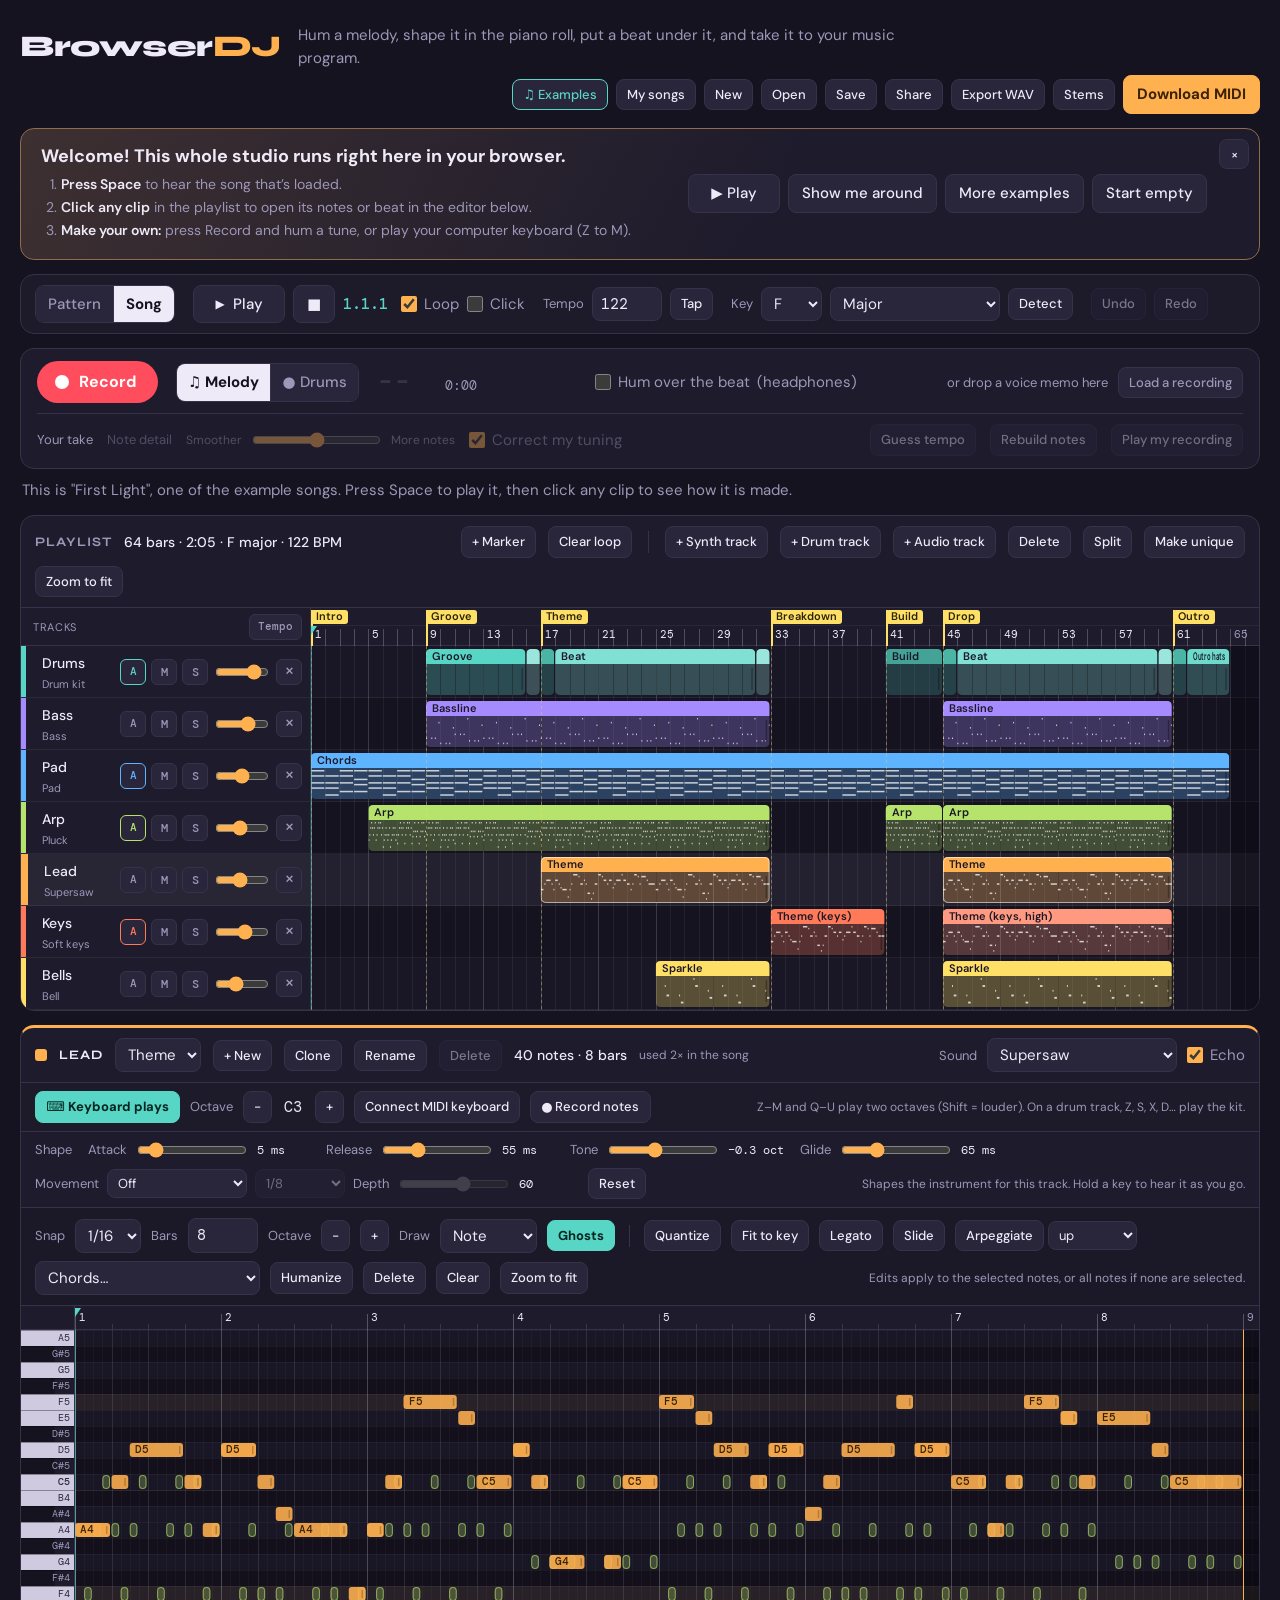
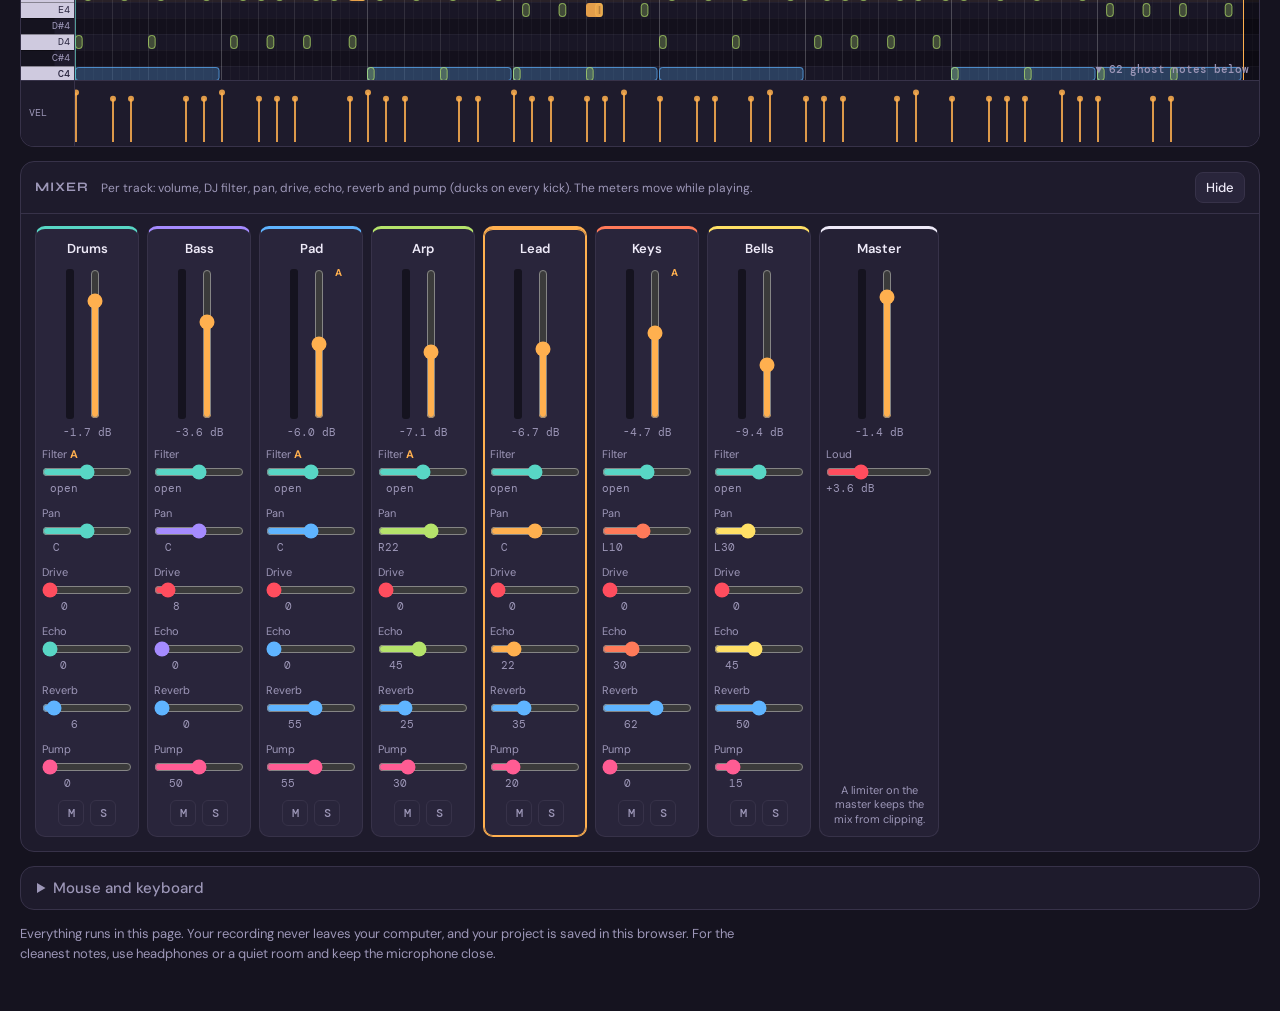
==== index.html @ aa3d0bd5 "Chord progressions: fill a pattern in the song's key Chords… in the piano roll lists common progress" ====
<!DOCTYPE html>
<html lang="en">
<head>
<meta charset="utf-8">
<meta name="viewport" content="width=device-width, initial-scale=1">
<title>BrowserDJ</title>
<meta name="description" content="A music studio in your browser: hum a melody, edit it in a piano roll, build beats, arrange a song, mix it, and export MIDI or WAV. Free, nothing to install.">
<meta name="theme-color" content="#15131f">
<link rel="icon" href="favicon.svg" type="image/svg+xml">
<link rel="apple-touch-icon" href="icons/apple-touch-icon.png">
<meta name="apple-mobile-web-app-capable" content="yes">
<meta name="mobile-web-app-capable" content="yes">
<meta name="apple-mobile-web-app-status-bar-style" content="black-translucent">
<meta name="apple-mobile-web-app-title" content="BrowserDJ">
<link rel="canonical" href="https://browserdj.dev/">
<meta property="og:type" content="website">
<meta property="og:url" content="https://browserdj.dev/">
<meta property="og:title" content="BrowserDJ">
<meta property="og:description" content="Hum a melody, shape it in the piano roll, put a beat under it and take it to your music program. A music studio that runs entirely in your browser.">
<meta name="twitter:card" content="summary">
<link rel="preconnect" href="https://fonts.googleapis.com">
<link rel="preconnect" href="https://fonts.gstatic.com" crossorigin>
<link href="https://fonts.googleapis.com/css2?family=DM+Mono:wght@400;500&family=DM+Sans:opsz,wght@9..40,400;9..40,500;9..40,700&family=Syne:wght@700;800&display=swap" rel="stylesheet">
<link rel="stylesheet" href="css/app.css">
</head>
<body>
<div class="wrap">
  <header>
    <h1>Browser<span>DJ</span></h1>
    <p>Hum a melody, shape it in the piano roll, put a beat under it, and take it to your music program.</p>
    <div class="hactions">
      <div class="exwrap">
        <button id="examplesBtn" class="btn small exbtn" type="button" aria-haspopup="true" aria-expanded="false" aria-controls="exPanel">&#9835; Examples</button>
        <div id="exPanel" class="expanel" role="menu" aria-label="Example songs" hidden></div>
      </div>
      <div class="exwrap songswrap">
        <button id="songsBtn" class="btn small" type="button" aria-haspopup="true" aria-expanded="false" aria-controls="songsPanel" title="Every song you have worked on in this browser">My songs</button>
        <div id="songsPanel" class="expanel songspanel" role="menu" aria-label="My songs" hidden></div>
      </div>
      <button id="newBtn" class="btn small" type="button">New</button>
      <button id="openBtn" class="btn small" type="button" title="Open a BrowserDJ project, or import a MIDI file">Open</button>
      <button id="saveBtn" class="btn small" type="button" title="Save the project as a file">Save</button>
      <div class="exwrap sharewrap">
        <button id="shareBtn" class="btn small" type="button" aria-haspopup="true" aria-expanded="false" aria-controls="sharePanel" title="A link that holds the whole song">Share</button>
        <div id="sharePanel" class="expanel sharepanel" role="dialog" aria-label="Share this song" hidden></div>
      </div>
      <button id="wavBtn" class="btn small" type="button" title="Render what Play plays (song or pattern) to a WAV file">Export WAV</button>
      <button id="stemsBtn" class="btn small" type="button" title="One WAV per track, all the same length, to mix in another program">Stems</button>
      <button id="installBtn" class="btn small" type="button" title="Put BrowserDJ on your home screen or desktop as an app that also works offline" hidden>Install app</button>
      <button id="midiBtn" class="btn primary" type="button" title="What Play plays (song or pattern) as a MIDI file, one track per instrument">Download MIDI</button>
    </div>
  </header>

  <section id="welcome" class="welcome" aria-label="Welcome" hidden>
    <div class="wtext">
      <h2>Welcome! This whole studio runs right here in your browser.</h2>
      <ol>
        <li><b class="k">Press Space</b><b class="t">Tap Play</b> to hear the song that&rsquo;s loaded.</li>
        <li><b class="k">Click any clip</b><b class="t">Tap any clip</b> in the playlist to open its notes or beat in the editor below.</li>
        <li><b>Make your own:</b> <span class="k">press Record and hum a tune, or play your computer keyboard (Z to M).</span><span class="t">tap Record and hum a tune, or pick Drums and beatbox.</span></li>
      </ol>
    </div>
    <div class="wact">
      <button id="wPlay" class="btn play" type="button">&#9654; Play</button>
      <button id="wTour" class="btn" type="button">Show me around</button>
      <button id="wExamples" class="btn" type="button">More examples</button>
      <button id="wNew" class="btn" type="button">Start empty</button>
      <button id="wClose" class="btn small wclose" type="button" aria-label="Close the welcome">&times;</button>
    </div>
  </section>

  <section class="transport" aria-label="Transport">
    <div class="seg" role="group" aria-label="What Play plays">
      <button id="modePat" type="button" title="Loop the pattern you are editing">Pattern</button>
      <button id="modeSong" type="button" title="Play the whole song from the playlist">Song</button>
    </div>
    <div class="tgroup">
      <button id="playBtn" class="btn play" type="button" title="Play from the marker (Space)"><span class="ico" aria-hidden="true">&#9654;</span><span id="playLabel">Play</span></button>
      <button id="stopBtn" class="btn" type="button" title="Stop and move the marker back to the start">&#9632;<span class="sr">Stop</span></button>
      <span id="pos" class="pos" aria-label="Position">1.1.1</span>
      <label class="check" for="loop"><input id="loop" type="checkbox" checked> Loop</label>
      <label class="check" for="click"><input id="click" type="checkbox"> Click</label>
    </div>
    <div class="tgroup">
      <label for="bpm" class="lab">Tempo</label>
      <input id="bpm" type="number" min="40" max="240" step="1" value="120">
      <button id="tapBtn" class="btn small" type="button" title="Tap along to set the tempo">Tap</button>
    </div>
    <div class="tgroup">
      <label for="root" class="lab">Key</label>
      <select id="root"></select>
      <select id="scale"></select>
      <button id="detectKey" class="btn small" type="button">Detect</button>
    </div>
    <div class="tgroup">
      <button id="undoBtn" class="btn small" type="button" title="Undo (Ctrl+Z)">Undo</button>
      <button id="redoBtn" class="btn small" type="button" title="Redo (Ctrl+Shift+Z)">Redo</button>
    </div>
  </section>

  <section class="capture" aria-label="Record">
    <div class="caprow">
      <button id="recBtn" type="button"><span class="dot"></span><span id="recLabel">Record</span></button>
      <div class="seg capmode" role="group" aria-label="What Record listens for">
        <button id="capMelody" type="button" title="Hum or sing: becomes notes in a synth pattern">&#9835; Melody</button>
        <button id="capDrums" type="button" title="Beatbox (&quot;boots&quot;, &quot;ka&quot;, &quot;ts&quot;): becomes a drum pattern">&#9679; Drums</button>
      </div>
      <div class="live">
        <div id="liveNote" class="idle" aria-label="Note being heard">--</div>
        <div class="meterbox">
          <div class="meter"><div id="level"></div></div>
          <div id="recTime">0:00</div>
        </div>
      </div>
      <label class="check" for="playBeat" title="Hear the drums while you hum, after a one-bar count-in. Use headphones so the microphone only hears you."><input id="playBeat" type="checkbox"> Hum over the beat <span class="muted">(headphones)</span></label>
      <div class="loader">
        <span>or drop a voice memo here</span>
        <button id="fileBtn" class="btn small" type="button">Load a recording</button>
      </div>
    </div>
    <div class="takerow" id="takeRow">
      <span class="lab">Your take</span>
      <label for="detail" class="lab2">Note detail</label>
      <span class="rangebox"><span class="end">Smoother</span><input id="detail" type="range" min="0" max="100" value="50"><span class="end">More notes</span></span>
      <label class="check" for="fixTuning"><input id="fixTuning" type="checkbox" checked> Correct my tuning</label>
      <span id="tuningInfo" class="muted"></span>
      <span class="spacer"></span>
      <button id="guessTempo" class="btn small" type="button">Guess tempo</button>
      <button id="rereadBtn" class="btn small" type="button" title="Throw away edits and rebuild the notes from the recording">Rebuild notes</button>
      <button id="playTakeBtn" class="btn small" type="button">Play my recording</button>
    </div>
  </section>
  <p id="status" role="status" aria-live="polite"></p>

  <section class="panel" aria-label="Playlist">
    <div class="phead">
      <h2>Playlist</h2>
      <span id="songInfo" class="summary"></span>
      <span class="spacer"></span>
      <button id="addMarker" class="btn small" type="button" title="Add a named marker at the song marker (or double-click the ruler)">+ Marker</button>
      <button id="clearLoop" class="btn small" type="button" title="Remove the loop region (drag along the ruler to make one)">Clear loop</button>
      <span class="sep"></span>
      <button id="addSynth" class="btn small" type="button">+ Synth track</button>
      <button id="addDrums" class="btn small" type="button">+ Drum track</button>
      <button id="addAudio" class="btn small" type="button" title="Record your voice or an instrument over the song, or bring in an audio file">+ Audio track</button>
      <button id="delClipsBtn" class="btn small" type="button" title="Delete the selected clips (Delete key, or right-click a clip)">Delete</button>
      <button id="splitClips" class="btn small" type="button" title="Cut the selected clips in two at the song marker (K), or every clip under it when none are selected. Double-click a clip to split it right there">Split</button>
      <button id="makeUnique" class="btn small" type="button" title="Give the selected clip(s) their own copy of the pattern, so you can change it in just that spot (U)">Make unique</button>
      <button id="plFit" class="btn small" type="button" title="Zoom to the whole song">Zoom to fit</button>
    </div>
    <div class="plgrid">
      <div id="plHeads" class="plheads"></div>
      <div class="pllanes"><canvas id="plCanvas" tabindex="0" aria-label="Playlist. Click a lane to place the track's pattern, drag clips to move them, drag a clip's right edge to repeat it, right-click to delete."></canvas></div>
    </div>
  </section>

  <section class="panel editor" id="editor" aria-label="Pattern editor">
    <div class="phead">
      <span id="edSwatch" class="swatch" aria-hidden="true"></span>
      <h2 id="edTrack">Track</h2>
      <label for="patSel" class="sr">Pattern</label>
      <select id="patSel" title="Patterns on this track"></select>
      <button id="newPat" class="btn small" type="button" title="A new empty pattern on this track">+ New</button>
      <button id="clonePat" class="btn small" type="button" title="Copy this pattern so you can make a variation">Clone</button>
      <button id="renamePat" class="btn small" type="button">Rename</button>
      <button id="delPat" class="btn small" type="button">Delete</button>
      <span id="takeChip" class="chip" hidden></span>
      <span id="patInfo" class="summary"></span>
      <span id="patUses" class="muted small"></span>
      <span class="spacer"></span>
      <span id="synthCtl" class="ctl">
        <label for="instrument" class="lab">Sound</label>
        <select id="instrument"></select>
        <label class="check" for="echo"><input id="echo" type="checkbox" checked> Echo</label>
      </span>
      <span id="drumCtl" class="ctl" hidden>
        <label for="kitStyle" class="lab">Kit</label>
        <select id="kitStyle" title="How the kit sounds: the same nine drums, made differently"></select>
        <label for="preset" class="sr">Load a drum pattern</label>
        <select id="preset"><option value="">Load a beat…</option></select>
        <label for="drumBars" class="lab">Length</label>
        <select id="drumBars">
          <option value="1">1 bar</option>
          <option value="2">2 bars</option>
          <option value="4">4 bars</option>
          <option value="8">8 bars</option>
        </select>
        <label for="swing" class="lab">Swing</label>
        <input id="swing" type="range" min="0" max="60" value="0" class="vol">
        <button id="rollMode" class="btn small tgl" type="button" aria-pressed="false" title="While on, clicking a step turns it into a roll: 2, 3 or 4 quick hits">Rolls</button>
        <button id="drumClear" class="btn small" type="button">Clear</button>
      </span>
    </div>
    <div class="keysbar">
      <button id="keysToggle" class="btn small tgl" type="button" aria-pressed="true" title="Play the selected track with your computer keyboard">&#9000; Keyboard plays</button>
      <span class="lab">Octave</span>
      <button id="kOctDown" class="btn small" type="button" title="Keyboard octave down">&minus;</button>
      <span id="kOct" class="readout">C3</span>
      <button id="kOctUp" class="btn small" type="button" title="Keyboard octave up">+</button>
      <button id="midiConnect" class="btn small" type="button" title="Use a MIDI keyboard or pad controller">Connect MIDI keyboard</button>
      <button id="recNotes" class="btn small tgl rec" type="button" aria-pressed="false" title="Record what you play into this pattern while it plays">&#9679; Record notes</button>
      <span class="hint">Z&ndash;M and Q&ndash;U play two octaves (Shift = louder). On a drum track, Z, S, X, D&hellip; play the kit.</span>
    </div>
    <div class="shapebar" id="shapeBar">
      <span class="lab">Shape</span>
      <label class="shp" title="Fade-in time, on top of the instrument's own (double-click to reset)"><span>Attack</span><input id="shAttack" type="range" min="0" max="100" value="0"><output id="shAttackOut">own</output></label>
      <label class="shp" title="How long notes ring out after they end (double-click to reset)"><span>Release</span><input id="shRelease" type="range" min="0" max="100" value="0"><output id="shReleaseOut">own</output></label>
      <label class="shp" title="Darker or brighter than the instrument's own sound (double-click to reset)"><span>Tone</span><input id="shTone" type="range" min="0" max="100" value="50"><output id="shToneOut">as is</output></label>
      <label class="shp" title="How long a slide note takes to glide to its pitch (double-click to reset)"><span>Glide</span><input id="shGlide" type="range" min="0" max="100" value="30"><output id="shGlideOut">65 ms</output></label>
      <span class="lfobox">
        <label for="lfoTarget" class="lab">Movement</label>
        <select id="lfoTarget" title="A pulse that moves with the tempo">
          <option value="off">Off</option>
          <option value="filter">Wobble (filter)</option>
          <option value="volume">Tremolo (volume)</option>
          <option value="pan">Auto-pan</option>
        </select>
        <label for="lfoRate" class="sr">Speed</label>
        <select id="lfoRate" title="How fast: one cycle per note length, locked to the tempo">
          <option value="1/1">1 bar</option>
          <option value="1/2">1/2</option>
          <option value="1/4">1/4</option>
          <option value="1/8">1/8</option>
          <option value="1/16">1/16</option>
          <option value="1/4T">1/4 triplet</option>
          <option value="1/8T">1/8 triplet</option>
        </select>
        <label class="shp" title="How strong the movement is"><span>Depth</span><input id="lfoDepth" type="range" min="0" max="100" value="60"><output id="lfoDepthOut">60</output></label>
      </span>
      <button id="shReset" class="btn small" type="button">Reset</button>
      <span class="hint">Shapes the instrument for this track. Hold a key to hear it as you go.</span>
      <div id="samplerBox" class="samplerbox" hidden>
        <span class="lab">Sound</span>
        <span id="smpName" class="smpname">no sound yet</span>
        <button id="smpLoad" class="btn small" type="button" title="Any audio file: a note, a voice, a synth hit">Load a sound</button>
        <button id="smpRec" class="btn small tgl rec" type="button" title="Sing or play one note into the microphone">&#9679; Record a sound</button>
        <span class="hint">BrowserDJ finds the note it was played at, so every key plays it in tune.</span>
      </div>
    </div>
    <div class="audiobar" id="audioBar" hidden>
      <button id="audRec" class="btn small tgl rec" type="button" title="One bar of count-in, then the song plays and you record over it (use headphones)">&#9679; Record over the song</button>
      <button id="audLoad" class="btn small" type="button" title="A vocal, a loop, an instrument recording: WAV, MP3, M4A, OGG or FLAC">Load audio file</button>
      <label class="shp" title="How loud this take plays. A new take starts at a comfortable level"><span>Level</span><input id="audGain" type="range" min="-24" max="18" step="0.5" value="0"><output id="audGainOut">0 dB</output></label>
      <button id="audTrim" class="btn small" type="button" title="Cut the quiet bits at the start and end of this take">Trim silence</button>
      <span class="hint">Records from the song marker. Drag the edges of the waveform to trim; a take plays once from where its clip starts.</span>
    </div>
    <p id="notInSong" class="edhint" hidden>This pattern is not in the song yet. Click its lane in the playlist to place it, or <button id="addToSong" class="linkbtn" type="button">add it after the last clip</button>.</p>
    <div class="ptools" id="rollTools">
      <label for="snap" class="lab">Snap</label>
      <select id="snap">
        <option value="0">Off</option>
        <option value="4">1/4</option>
        <option value="8">1/8</option>
        <option value="16" selected>1/16</option>
        <option value="32">1/32</option>
      </select>
      <label for="bars" class="lab">Bars</label>
      <input id="bars" type="number" min="1" max="128" step="1" value="2">
      <span class="lab">Octave</span>
      <button id="octDown" class="btn small" type="button" title="Down an octave">&minus;</button>
      <button id="octUp" class="btn small" type="button" title="Up an octave">+</button>
      <label for="chordType" class="lab">Draw</label>
      <select id="chordType" title="What a click in the piano roll places: one note, or a chord in the song's key">
        <option value="single">Note</option>
        <option value="triad">Triad</option>
        <option value="seventh">Seventh</option>
        <option value="power">Power</option>
        <option value="octave">Octave</option>
      </select>
      <button id="ghostBtn" class="btn small tgl on" type="button" aria-pressed="true" title="Show the other tracks' notes at this point in the song, faintly, behind yours">Ghosts</button>
      <span class="sep"></span>
      <button id="quantBtn" class="btn small" type="button" title="Snap note starts and ends to the grid (Q)">Quantize</button>
      <button id="keyBtn" class="btn small" type="button" title="Move notes into the key">Fit to key</button>
      <button id="legatoBtn" class="btn small" type="button" title="Stretch each note up to the next one">Legato</button>
      <button id="slideBtn" class="btn small" type="button" title="The selected notes glide in from the note before them, like a 303 slide">Slide</button>
      <span class="arpbox">
        <button id="arpBtn" class="btn small" type="button" title="Turn chords (notes that start together) into an arpeggio on the snap grid">Arpeggiate</button>
        <label for="arpMode" class="sr">Arpeggio direction</label>
        <select id="arpMode" title="Arpeggio direction">
          <option value="up">up</option>
          <option value="down">down</option>
          <option value="updown">up-down</option>
        </select>
      </span>
      <label for="progSel" class="sr">Fill with a chord progression</label>
      <select id="progSel" title="Fill this pattern with a chord progression in the song's key (a bass track gets the root notes)">
        <option value="">Chords&hellip;</option>
      </select>
      <button id="humanBtn" class="btn small" type="button" title="Small random velocity changes so repeats sound played, not programmed">Humanize</button>
      <button id="delNotesBtn" class="btn small" type="button" title="Delete the selected notes (Delete key, or right-click a note)">Delete</button>
      <button id="clearMelBtn" class="btn small" type="button">Clear</button>
      <button id="fitBtn" class="btn small" type="button" title="Zoom to the whole pattern">Zoom to fit</button>
      <span class="hint">Edits apply to the selected notes, or all notes if none are selected.</span>
    </div>
    <div id="rollWrap"><canvas id="roll" tabindex="0" aria-label="Piano roll. Click to add notes, drag to move, drag the right edge to resize, right-click to delete."></canvas></div>
    <div id="rack" class="rack" hidden></div>
    <div id="audioWrap" class="audiowrap" hidden><canvas id="audioView" aria-label="The take's waveform. Drag its left or right edge to trim."></canvas><p id="audioEmpty" class="audioempty">No recording in this take yet. Press <b>Record over the song</b> or <b>Load audio file</b>.</p></div>
  </section>

  <section class="panel" aria-label="Mixer">
    <div class="phead">
      <h2>Mixer</h2>
      <span class="muted small">Per track: volume, DJ filter, pan, drive, echo, reverb and pump (ducks on every kick). The meters move while playing.</span>
      <span class="spacer"></span>
      <button id="mixerToggle" class="btn small" type="button" aria-controls="mixerBody" aria-expanded="true">Hide</button>
    </div>
    <div id="mixerBody"><div id="mixer" class="mixer"></div></div>
  </section>

  <details class="help">
    <summary>Mouse and keyboard</summary>
    <p class="helptour">New here? <button id="helpTour" class="linkbtn" type="button">Take the one-minute tour</button>, it points at everything that matters.</p>
    <div class="helpgrid">
      <div><h3>Piano roll</h3>
        <ul>
          <li><b>Click</b> an empty spot to add a note, and keep dragging to place it</li>
          <li><b>Drag</b> a note to move it, or drag its <b>right edge</b> to change its length</li>
          <li><b>Right-click</b> a note to delete it. Right-drag deletes several</li>
          <li><b>Ctrl+drag</b> draws a selection box. <b>Shift+click</b> adds or removes a note from the selection</li>
          <li><b>Double-click</b> a note to select every note at that pitch</li>
          <li>Drag in the <b>VEL</b> lane to set how hard notes are played: harder is louder and brighter. <b>Shift+drag</b> draws a straight line, for a crescendo or a fade</li>
          <li>Select notes and press <b>Slide</b> to make them glide in from the note before, like an acid bass line. <b>Glide</b> in the Shape row sets how long the slide takes</li>
          <li>Hold <b>Alt</b> while dragging to ignore the snap grid</li>
          <li><b>Ghosts</b> shows what the other tracks play at the same point in the song, faintly and in their colours, so a bass line or melody fits the chords. It follows the playhead in Song mode; click the playlist ruler to look at another spot</li>
          <li><b>Draw</b> picks what a click places: a note, or a <b>triad</b>, <b>seventh</b>, <b>power</b> chord or <b>octave</b>, built in the song&rsquo;s key</li>
          <li><b>Movement</b> makes a sound move with the beat: <b>Wobble</b> sweeps the filter (great on bass), <b>Tremolo</b> pulses the volume, <b>Auto-pan</b> swings it left and right. Speed is a note length, so it always stays on the tempo</li>
          <li>Pick <b>Sampler</b> as the sound to play <b>your own sound</b>: load any audio file or press <b>Record a sound</b> and sing one note. BrowserDJ finds its pitch, so every key plays it in tune</li>
          <li><b>Chords&hellip;</b> fills the pattern with a chord progression in the song&rsquo;s key, one chord per bar (shorter patterns get quicker changes). On a Bass or Acid track it writes the root notes instead, so one progression gives you both parts. Change the Key first to hear it elsewhere</li>
          <li><b>Arpeggiate</b> turns chords into running notes on the snap grid (up, down, up-down). <b>Humanize</b> loosens velocities a little</li>
          <li>Click the top <b>ruler</b> to choose where playback starts</li>
        </ul></div>
      <div><h3>Keys</h3>
        <ul>
          <li><b>Space</b> play or stop &nbsp; <b>Ctrl+Z</b> undo &nbsp; <b>Ctrl+Shift+Z</b> redo</li>
          <li><b>&uarr; &darr;</b> transpose (<b>Shift</b> for an octave) &nbsp; <b>&larr; &rarr;</b> nudge</li>
          <li><b>Delete</b> remove &nbsp; <b>Ctrl+A</b> select all &nbsp; <b>Esc</b> deselect</li>
          <li><b>Ctrl+C / X / V</b> copy, cut, paste at the marker &nbsp; <b>Ctrl+D</b> duplicate</li>
          <li><b>Q</b> quantize (when &ldquo;Keyboard plays&rdquo; is off)</li>
          <li><b>Wheel</b> scroll &nbsp; <b>Shift+wheel</b> scroll sideways &nbsp; <b>Ctrl+wheel</b> zoom &nbsp; <b>Alt+wheel</b> row height &nbsp; <b>Middle-drag</b> pan</li>
        </ul></div>
      <div><h3>Playing live</h3>
        <ul>
          <li><b>Record</b> with <b>Melody</b> picked: hum or sing, and it becomes notes. With <b>Drums</b> picked: beatbox, and it becomes a drum pattern (&ldquo;boots&rdquo; = kick, &ldquo;ka&rdquo; or &ldquo;psh&rdquo; = snare, &ldquo;ts&rdquo; = hi-hat). <b>Load a recording</b> works both ways too</li>
          <li>With <b>Keyboard plays</b> on, <b>Z&ndash;M</b> (with S, D, G, H, J as the black keys) and <b>Q&ndash;U</b> (with 2, 3, 5, 6, 7) play two octaves of the selected track. <b>Shift</b> plays louder</li>
          <li>On a drum track the same keys play the kit, one drum per key from Z</li>
          <li><b>Connect MIDI keyboard</b> to play from a real keyboard or pad controller (Chrome and Edge)</li>
          <li>Turn on <b>Record notes</b> and press <b>Space</b>: what you play goes into the pattern while it loops, snapped to the grid. Stopping ends the take; one undo removes it</li>
        </ul></div>
      <div><h3>Playlist</h3>
        <ul>
          <li><b>Click</b> a lane to place that track&rsquo;s current pattern. <b>Click a clip</b> to edit its pattern below</li>
          <li><b>Drag</b> a clip to move it, drag its <b>right edge</b> to repeat the pattern</li>
          <li><b>Ctrl+drag</b> draws a selection box (Shift adds to it). Dragging a selected clip moves them all; <b>Shift+drag</b> copies. <b>Right-click</b> deletes a clip</li>
          <li>On the selection: <b>Delete</b>, <b>Ctrl+D</b> duplicate after it, <b>Ctrl+C / X / V</b> copy, cut, paste at the marker, <b>Ctrl+A</b> all, <b>Esc</b> none</li>
          <li><b>Make unique</b> (or <b>U</b> when &ldquo;Keyboard plays&rdquo; is off): the selected clips get their own copy of the pattern, to make a variation in just that spot</li>
          <li><b>Double-click</b> a clip to split it in two at that bar (or press <b>Split</b> / <b>K</b> to cut at the song marker). Drag a clip&rsquo;s <b>left edge</b> to trim its start: the music stays where it is</li>
          <li>Clips snap to bars. Hold <b>Alt</b> to snap to beats</li>
          <li>Clips are links: change the pattern once and every clip of it changes. Use <b>Clone</b> to make a variation</li>
          <li>Click the playlist&rsquo;s <b>ruler</b> to play the song from there, the piano roll&rsquo;s ruler to loop the pattern</li>
          <li><b>Drag along the ruler</b> to make a loop region; drag its edges to change it, right-click it to remove it</li>
          <li>Press <b>A</b> on a track to open its <b>automation lane</b>. Pick a setting (volume, filter, pan, drive, echo), click to add points, drag them, right-click to delete. Automation plays in Song mode</li>
          <li><b>Tempo</b> (top left of the playlist) opens the tempo lane: click a bar and type a tempo to change it from there on. Drag a change up or down to set it, sideways to move it; right-click removes it. Tempo changes play in Song mode, go into WAV and MIDI files, and come in from MIDI files</li>
          <li><b>Double-click the ruler</b> to add a marker. Click a marker to jump there, drag to move it, right-click to delete it</li>
        </ul></div>
      <div><h3>Drums</h3>
        <ul>
          <li><b>Click</b> or drag across steps to turn them on or off</li>
          <li><b>Right-click</b> a step to make it an accent or a soft ghost hit</li>
          <li><b>Kit</b> picks how the drums sound: Classic, 808 (booming kick, snappy snare), Acoustic or Lo-fi (crunchy and dark)</li>
          <li>Turn on <b>Rolls</b> and click a step to split it into 2, 3 or 4 quick hits, for hi-hat rolls and snare build-ups</li>
          <li><b>Click a name</b> to hear the sound. <b>Drop an audio file</b> on a row (or use its &#8613; button) to use your own; &times; goes back to the built-in sound</li>
          <li>Your own sounds are kept in this browser, and <b>Save</b> puts them inside the project file so it opens complete anywhere</li>
        </ul></div>
      <div><h3>Audio tracks</h3>
        <ul>
          <li><b>+ Audio track</b> holds real recordings: your voice, a guitar, a loop</li>
          <li>Put the song marker where you want to start and press <b>Record over the song</b>: one bar of clicks, then the song plays and you sing or play along. Wear <b>headphones</b> so the microphone only hears you</li>
          <li><b>Load audio file</b> (or drop one while the audio track is selected) brings in a WAV, MP3, M4A, OGG or FLAC</li>
          <li>Each recording is a <b>take</b>; its clip plays it once. Drag the edges of the waveform to trim (the sound stays where it is in the song), and set the level and effects in the mixer</li>
        </ul></div>
      <div><h3>Songs and files</h3>
        <ul>
          <li><b>My songs</b> lists everything you have worked on in this browser: open, rename or delete</li>
          <li><b>Open</b> takes a BrowserDJ project or a <b>MIDI file</b> (from FL Studio or anywhere); you can also drop either on the page</li>
          <li><b>Share</b> makes a link with the whole song inside it; <b>Save</b> keeps a file, with your own sounds included</li>
          <li><b>Works offline</b> after your first visit. <b>Install app</b> (Chrome, Edge, Android) puts it on your desktop or home screen; on iPhone use Share, then <b>Add to Home Screen</b></li>
        </ul></div>
    </div>
  </details>

  <footer>Everything runs in this page. Your recording never leaves your computer, and your project is saved in this browser. For the cleanest notes, use headphones or a quiet room and keep the microphone close.</footer>
</div>

<input id="fileInput" class="hiddenfile" type="file" accept="audio/*,.wav,.mp3,.m4a,.ogg,.webm,.flac" tabindex="-1">
<input id="projectInput" class="hiddenfile" type="file" accept=".json,.bdj,application/json,.mid,.midi,audio/midi" tabindex="-1">
<input id="sampleInput" class="hiddenfile" type="file" accept="audio/*,.wav,.mp3,.ogg,.flac" tabindex="-1">
<input id="samplerInput" class="hiddenfile" type="file" accept="audio/*,.wav,.mp3,.ogg,.flac,.m4a" tabindex="-1">

<script src="js/engine.js"></script>
<script src="js/sound.js"></script>
<script src="js/samples.js"></script>
<script src="js/library.js"></script>
<script src="js/project.js"></script>
<script src="js/pianoroll.js"></script>
<script src="js/drums.js"></script>
<script src="js/playlist.js"></script>
<script src="js/mixer.js"></script>
<script src="js/live.js"></script>
<script src="js/beatbox.js"></script>
<script src="js/midiimport.js"></script>
<script src="js/share.js"></script>
<script src="js/tour.js"></script>
<script src="js/app.js"></script>
</body>
</html>
---- css/app.css ----
:root {
  /* One dark world: a studio at night. */
  color-scheme: dark;
  --bg: #15131f;
  --panel: #1e1b2c;
  --panel-2: #29253b;
  --roll: #191626;
  --line: #373249;
  --text: #eeeaf8;
  --muted: #9d97b8;
  --note: #ffb04f;
  --note-ink: #3b2304;
  --select: #ff5c93;
  --trace: #58d6c5;
  --rec: #ff4d5e;
  --font-display: "Syne", "Trebuchet MS", system-ui, sans-serif;
  --font-body: "DM Sans", system-ui, -apple-system, "Segoe UI", sans-serif;
  --font-mono: "DM Mono", ui-monospace, "SF Mono", Consolas, monospace;
}
* { box-sizing: border-box; }
[hidden] { display: none !important; } /* components set display themselves; hidden must still win */
html, body { margin: 0; }
html { scroll-padding-top: 120px; } /* keep focused controls clear of the sticky transport */
@media (max-width: 640px) { html { scroll-padding-top: 0; } }
body {
  background: var(--bg);
  color: var(--text);
  font: 400 15px/1.5 var(--font-body);
  padding: 24px 20px 48px;
}
.wrap { max-width: 1280px; margin: 0 auto; display: flex; flex-direction: column; gap: 14px; }
header { display: flex; flex-wrap: wrap; align-items: baseline; gap: 6px 18px; }
h1 { font: 800 30px/1.1 var(--font-display); letter-spacing: -0.01em; margin: 0; }
h1 span { color: var(--note); }
header p { margin: 0; color: var(--muted); max-width: 60ch; }
header { align-items: center; }
.hactions { margin-left: auto; display: flex; flex-wrap: wrap; align-items: center; gap: 8px; }
#scale { max-width: 170px; }
h2 { font: 700 13px/1 var(--font-display); letter-spacing: 0.08em; text-transform: uppercase; color: var(--muted); margin: 0; }
.muted { color: var(--muted); }
.sr { position: absolute; width: 1px; height: 1px; overflow: hidden; clip: rect(0 0 0 0); }
.spacer { flex: 1; }
.sep { width: 1px; height: 22px; background: var(--line); margin: 0 4px; }

button, select, input { font: inherit; color: inherit; }
button { cursor: pointer; }
:focus-visible { outline: 2px solid var(--trace); outline-offset: 2px; }

.btn {
  background: var(--panel-2); border: 1px solid var(--line); border-radius: 8px;
  padding: 7px 13px; font-weight: 500; white-space: nowrap;
}
.btn:hover:not(:disabled) { border-color: var(--muted); }
.btn:disabled { opacity: 0.45; cursor: default; }
.btn.primary { background: var(--note); border-color: var(--note); color: var(--note-ink); font-weight: 700; }
.btn.primary:hover:not(:disabled) { filter: brightness(1.08); border-color: var(--note); }
.btn.small { padding: 5px 10px; font-size: 13px; }
.btn.play { display: inline-flex; align-items: center; gap: 8px; min-width: 92px; justify-content: center; }
.btn.play.on { background: var(--trace); border-color: var(--trace); color: #062521; font-weight: 700; }
.btn.play .ico { font-size: 12px; }

.tog {
  width: 26px; height: 26px; padding: 0; border-radius: 6px; border: 1px solid var(--line);
  background: var(--panel-2); color: var(--muted); font: 500 12px/1 var(--font-mono); flex: none;
}
.tog:hover { border-color: var(--muted); }
.tog.on { background: var(--rec); border-color: var(--rec); color: #fff; }
.tog.solo.on { background: var(--trace); border-color: var(--trace); color: #062521; }

select, input[type="number"] {
  background: var(--panel-2); border: 1px solid var(--line); border-radius: 8px; padding: 5px 8px; min-width: 0;
}
input[type="number"] { width: 70px; font-family: var(--font-mono); }
input[type="range"] { accent-color: var(--note); min-width: 70px; }
input[type="range"].vol { width: 84px; }
.check { display: inline-flex; align-items: center; gap: 7px; color: var(--muted); cursor: pointer; white-space: nowrap; }
.check input { accent-color: var(--note); width: 16px; height: 16px; margin: 0; }
.lab { color: var(--muted); font-size: 13px; white-space: nowrap; }
.lab2 { color: var(--muted); font-size: 13px; }
.hiddenfile { position: absolute; width: 1px; height: 1px; opacity: 0; pointer-events: none; }

/* transport */
.transport {
  position: sticky; top: 0; z-index: 5;
  display: flex; flex-wrap: wrap; align-items: center; gap: 10px 18px;
  background: color-mix(in srgb, var(--panel) 94%, transparent); backdrop-filter: blur(6px);
  border: 1px solid var(--line); border-radius: 14px; padding: 10px 14px;
}
.tgroup { display: flex; flex-wrap: wrap; align-items: center; gap: 8px; }
.pos { font: 500 15px/1 var(--font-mono); min-width: 5.5ch; color: var(--trace); font-variant-numeric: tabular-nums; }

/* capture */
.capture { background: var(--panel); border: 1px solid var(--line); border-radius: 14px; padding: 12px 16px; display: flex; flex-direction: column; gap: 10px; }
.caprow, .takerow { display: flex; flex-wrap: wrap; align-items: center; gap: 12px 18px; }
.takerow { border-top: 1px solid var(--line); padding-top: 10px; gap: 8px 14px; }
.takerow.off > :not(.lab) { opacity: 0.4; pointer-events: none; }
.takerow.drums { display: none; } /* those settings are about humming */
.seg.capmode button { padding: 7px 11px; }
.rangebox { display: inline-flex; align-items: center; gap: 8px; font-size: 12px; color: var(--muted); }
#recBtn {
  display: inline-flex; align-items: center; gap: 10px;
  background: var(--rec); border: 0; border-radius: 999px; color: #fff;
  font: 700 16px/1 var(--font-body); padding: 13px 22px 13px 18px;
}
#recBtn:hover { filter: brightness(1.1); }
#recBtn .dot { width: 14px; height: 14px; border-radius: 50%; background: #fff; }
#recBtn.on .dot { border-radius: 3px; animation: pulse 1s ease-in-out infinite; }
@keyframes pulse { 50% { opacity: 0.45; } }
@media (prefers-reduced-motion: reduce) { #recBtn.on .dot { animation: none; } }
.live { display: flex; align-items: center; gap: 14px; min-width: 200px; }
#liveNote { font: 500 28px/1 var(--font-mono); min-width: 3.2ch; color: var(--trace); }
#liveNote.idle { color: var(--line); }
.meterbox { display: flex; flex-direction: column; gap: 6px; flex: 1; min-width: 110px; }
.meter { height: 8px; border-radius: 4px; background: var(--panel-2); overflow: hidden; }
#level { height: 100%; width: 0; background: var(--trace); border-radius: 4px; }
#recTime { font: 400 13px/1 var(--font-mono); color: var(--muted); font-variant-numeric: tabular-nums; }
.loader { margin-left: auto; display: flex; align-items: center; gap: 10px; color: var(--muted); font-size: 13px; }
#status { margin: -4px 2px 0; min-height: 1.5em; color: var(--muted); }
#status.warn { color: var(--note); }

/* panels */
.panel { background: var(--panel); border: 1px solid var(--line); border-radius: 14px; overflow: hidden; }
.phead, .ptools { display: flex; flex-wrap: wrap; align-items: center; gap: 8px 12px; padding: 10px 14px; }
.phead { border-bottom: 1px solid var(--line); }
.ptools { border-bottom: 1px solid var(--line); background: color-mix(in srgb, var(--panel) 70%, var(--bg)); gap: 8px 10px; }
.ptools .hint { margin-left: auto; color: var(--muted); font-size: 12px; }
.summary { font-weight: 500; font-variant-numeric: tabular-nums; font-size: 14px; }
.chip {
  font-size: 11px; font-weight: 700; letter-spacing: 0.04em; text-transform: uppercase;
  color: var(--trace); border: 1px solid var(--trace); border-radius: 999px; padding: 1px 9px;
}
.chip.edited { color: var(--note); border-color: var(--note); }
#rollWrap { position: relative; background: var(--roll); }
#roll { display: block; height: 440px; width: 100%; touch-action: none; }

/* drum rack */
.rack { overflow-x: auto; padding: 10px 14px 14px; display: flex; flex-direction: column; gap: 5px; }
.drow { display: grid; grid-template-columns: 236px 1fr; gap: 10px; align-items: center; min-width: calc(246px + var(--steps, 16) * 24px); border-radius: 8px; }
.step[data-r] { position: relative; }
.step[data-r]::after { content: attr(data-r); position: absolute; inset: 0; display: flex; align-items: center; justify-content: center; font: 700 11px/1 var(--font-mono); color: var(--note-ink, #15131f); pointer-events: none; }
.step[data-r]::before { content: ''; position: absolute; inset: 3px; border-left: 1px dashed rgba(0,0,0,0.35); border-right: 1px dashed rgba(0,0,0,0.35); pointer-events: none; }
.drow.drop { outline: 2px dashed var(--trace); outline-offset: 2px; }
.drow.silent .steps { opacity: 0.4; }
.dhead { display: flex; align-items: center; gap: 5px; }
.dname {
  flex: 1; min-width: 0; text-align: left; background: none; border: 0; padding: 4px 6px; border-radius: 6px;
  font-weight: 500; display: flex; flex-direction: column; line-height: 1.15;
}
.dname:hover { background: var(--panel-2); }
.dname i { font-style: normal; font: 400 11px/1.2 var(--font-mono); color: var(--trace); }
.dname .miss { font: 700 10px/1.2 var(--font-body); color: var(--note); text-transform: uppercase; letter-spacing: 0.04em; }
.dvol { width: 62px !important; min-width: 0 !important; }
.tog.small { font-size: 13px; }
.steps { display: grid; grid-template-columns: repeat(var(--steps, 16), minmax(20px, 1fr)); gap: 3px; touch-action: pan-y; }
.step {
  height: 30px; border-radius: 5px; border: 1px solid transparent; background: var(--panel-2); padding: 0;
}
.step.alt { background: #231f33; }
.step:hover { border-color: var(--muted); }
.step.on { background: var(--note); }
.step.on.acc { background: #ffd08f; box-shadow: inset 0 0 0 2px #fff6; }
.step.on.ghost { background: color-mix(in srgb, var(--note) 50%, var(--panel-2)); }
.step.now { border-color: var(--trace); }
.step.now:not(.on) { background: color-mix(in srgb, var(--trace) 22%, var(--panel-2)); }
.step.on.now { filter: brightness(1.2); }

/* mode switch */
.seg { display: inline-flex; border: 1px solid var(--line); border-radius: 9px; overflow: hidden; }
.seg button { background: var(--panel-2); border: 0; padding: 7px 12px; font-weight: 500; color: var(--muted); }
.seg button + button { border-left: 1px solid var(--line); }
.seg button.on { background: var(--text); color: var(--bg); font-weight: 700; }

/* playlist */
.plgrid { display: grid; grid-template-columns: 290px 1fr; }
.plheads { border-right: 1px solid var(--line); background: var(--panel); }
.plcorner { height: 38px; border-bottom: 1px solid var(--line); padding: 0 12px; display: flex; align-items: center; font-size: 11px; letter-spacing: 0.06em; text-transform: uppercase; color: var(--muted); }
.plhead {
  height: 52px; display: flex; align-items: center; gap: 5px; padding: 0 8px 0 0;
  border-bottom: 1px solid rgba(255,255,255,0.06); cursor: pointer;
}
.plhead.on { background: rgba(255,255,255,0.045); }
.plhead .swatch { align-self: stretch; width: 5px; height: auto; border-radius: 0; background: var(--tc); flex: none; margin-right: 5px; }
.plhead.on .swatch { width: 7px; }
.plname { flex: 1; min-width: 0; display: flex; flex-direction: column; }
.plname input {
  width: 100%; background: transparent; border: 1px solid transparent; border-radius: 6px; padding: 1px 5px;
  font-weight: 500; font-size: 14px;
}
.plname input:hover { border-color: var(--line); }
.plname input:focus { background: var(--panel-2); border-color: var(--muted); outline: none; }
.pltype { font-size: 11px; color: var(--muted); padding-left: 6px; white-space: nowrap; overflow: hidden; text-overflow: ellipsis; }
.plhead.muted .plname { opacity: 0.5; }
.plvol { width: 54px !important; min-width: 0 !important; }
.plauto {
  height: 60px; display: flex; align-items: center; gap: 6px; padding: 0 8px 0 0;
  border-bottom: 1px solid rgba(255,255,255,0.06); background: rgba(0,0,0,0.18);
}
.plauto .swatch { align-self: stretch; width: 5px; height: auto; border-radius: 0; background: var(--tc); opacity: 0.45; flex: none; margin-right: 12px; }
.plauto .autosel { flex: 1; min-width: 0; font-size: 13px; padding: 4px 6px; }
.tog.auto { font-size: 11px; }
.plcorner { justify-content: space-between; padding-right: 8px; }
.tog.tempo { width: auto; padding: 0 8px; font: 500 11px/1 var(--font-mono); letter-spacing: 0; text-transform: none; }
.tog.tempo.has:not(.on) { color: #ff9f5a; border-color: #ff9f5a; }
.tog.tempo.on { background: #ff9f5a; border-color: #ff9f5a; color: #2a1606; }
.pltempo {
  height: 44px; display: flex; align-items: center; gap: 6px; padding: 0 8px 0 0;
  border-bottom: 1px solid rgba(255,255,255,0.06); background: rgba(0,0,0,0.18); box-shadow: inset 5px 0 0 rgba(255,159,90,0.6);
}
.pltempo .tlabel { flex: 1; min-width: 0; padding-left: 17px; font-weight: 500; font-size: 14px; display: flex; flex-direction: column; }
.pltempo .tlabel small { font-size: 11px; font-weight: 400; color: var(--muted); white-space: nowrap; overflow: hidden; text-overflow: ellipsis; }
.tog.auto.has:not(.on) { color: var(--tc); border-color: var(--tc); }
.tog.auto.on { background: var(--tc); border-color: var(--tc); color: #15131f; }
.autod > span::after, .fwrap.autod::after { content: ' A'; color: var(--note); font-weight: 700; }
.fwrap.autod { position: relative; }
.fwrap.autod::after { position: absolute; top: -4px; right: -10px; font-size: 10px; }
.knob.filter input { accent-color: var(--trace); }
.knob.reverb input { accent-color: #5fb4ff; }
.knob.pump input { accent-color: var(--select); }
.knob.loud input { accent-color: var(--rec); }
.tog.x { font-size: 15px; }
.tog:disabled { opacity: 0.3; cursor: default; }
.pllanes { position: relative; min-width: 0; background: var(--roll); }
#plCanvas { display: block; width: 100%; touch-action: pan-y; }

/* editor */
.swatch { width: 12px; height: 12px; border-radius: 3px; display: inline-block; flex: none; }
.editor { border-top: 3px solid var(--tc, var(--line)); }
.editor h2 { color: var(--text); }
.ctl { display: inline-flex; flex-wrap: wrap; align-items: center; gap: 8px 10px; }
.small { font-size: 12px; }
.edhint { margin: 0; padding: 8px 14px; font-size: 13px; color: var(--note); border-bottom: 1px solid var(--line); background: color-mix(in srgb, var(--note) 7%, var(--panel)); }
.linkbtn { background: none; border: 0; padding: 0; color: var(--text); text-decoration: underline; font-size: inherit; }

/* mixer */
.mixer { display: flex; gap: 8px; overflow-x: auto; padding: 12px 14px 14px; }
.strip {
  flex: none; width: 104px; display: flex; flex-direction: column; align-items: center; gap: 8px;
  background: var(--panel-2); border: 1px solid var(--line); border-top: 3px solid var(--tc, var(--line));
  border-radius: 10px; padding: 8px 6px 10px;
}
.strip.on { border-color: var(--tc); box-shadow: inset 0 0 0 1px var(--tc); }
.strip.silent .fwrap, .strip.silent .knob { opacity: 0.45; }
.strip.master { --tc: var(--text); width: 120px; background: color-mix(in srgb, var(--panel-2) 80%, var(--bg)); }
.sname {
  width: 100%; background: none; border: 0; padding: 2px 4px; border-radius: 6px; font-weight: 600; font-size: 13px;
  white-space: nowrap; overflow: hidden; text-overflow: ellipsis; text-align: center;
}
button.sname:hover { background: rgba(255,255,255,0.06); }
.fwrap { display: flex; align-items: stretch; gap: 8px; height: 150px; }
.meter { width: 8px; border-radius: 3px; background: #15131f; overflow: hidden; position: relative; height: 100%; }
.mfill {
  position: absolute; inset: 0; transform-origin: bottom; transform: scaleY(0);
  background: linear-gradient(to top, #58d6c5 0%, #58d6c5 62%, #ffe066 82%, #ff4d5e 100%);
  background-size: 100% 150px; background-position: bottom;
}
.mfill.hot { box-shadow: inset 0 3px 0 #ff4d5e; }
.fader {
  writing-mode: vertical-lr; direction: rtl; width: 26px !important; min-width: 0 !important; height: 100%; margin: 0;
  accent-color: var(--tc);
}
.strip.master .fader { accent-color: var(--note); }
.db { font: 11px/1 var(--font-mono); color: var(--muted); font-variant-numeric: tabular-nums; }
.knob { width: 100%; display: grid; grid-template-columns: auto 1fr; align-items: center; gap: 0 4px; font-size: 11px; color: var(--muted); }
.knob input { grid-column: 1 / -1; width: 100%; min-width: 0; accent-color: var(--tc); margin: 2px 0 0; }
.knob output { text-align: right; font-family: var(--font-mono); }
.knob.drive input { accent-color: var(--rec); }
.ms { display: flex; gap: 6px; }
.mnote { margin: auto 0 0; font-size: 11px; color: var(--muted); text-align: center; line-height: 1.3; }

.arpbox { display: inline-flex; align-items: center; gap: 4px; }
.arpbox select { padding: 4px 6px; font-size: 13px; }

/* live keys */
.keysbar { display: flex; flex-wrap: wrap; align-items: center; gap: 8px 10px; padding: 8px 14px; border-bottom: 1px solid var(--line); background: color-mix(in srgb, var(--panel) 85%, var(--bg)); }
.keysbar .hint { margin-left: auto; color: var(--muted); font-size: 12px; }
.readout { font-family: var(--font-mono); min-width: 2.6ch; text-align: center; }
.btn.tgl.on { background: var(--trace); border-color: var(--trace); color: #062521; font-weight: 700; }
.btn.tgl.rec.on { background: var(--rec); border-color: var(--rec); color: #fff; animation: pulse 1.2s ease-in-out infinite; }
@media (prefers-reduced-motion: reduce) { .btn.tgl.rec.on { animation: none; } }
.dname.hit { animation: hit 0.25s ease-out; }
@keyframes hit { from { background: var(--note); color: var(--note-ink); } }

/* sound shape */
.shapebar { display: flex; flex-wrap: wrap; align-items: center; gap: 8px 16px; padding: 8px 14px; border-bottom: 1px solid var(--line); }
.shapebar .hint { margin-left: auto; color: var(--muted); font-size: 12px; }
.shp { display: inline-flex; align-items: center; gap: 8px; font-size: 13px; color: var(--muted); }
.shp input { width: 110px; min-width: 0; accent-color: var(--tc, var(--note)); }
.shp output { font: 12px var(--font-mono); color: var(--text); min-width: 7.5ch; }

/* audio tracks */
.audiobar { display: flex; flex-wrap: wrap; align-items: center; gap: 8px 16px; padding: 8px 14px; border-bottom: 1px solid var(--line); }
.audiobar .hint { margin-left: auto; color: var(--muted); font-size: 12px; }
.audiowrap { position: relative; background: var(--roll); }
#audioView { display: block; height: 220px; width: 100%; touch-action: none; }
.audioempty { position: absolute; inset: 0; display: flex; align-items: center; justify-content: center; margin: 0; padding: 16px; text-align: center; color: var(--muted); pointer-events: none; }

/* the tour */
.tour { position: fixed; inset: 0; z-index: 60; pointer-events: none; }
.tring { position: fixed; border-radius: 12px; border: 2px solid var(--trace); box-shadow: 0 0 0 9999px rgba(8, 7, 14, 0.55), 0 0 18px rgba(88, 214, 197, 0.45); transition: all 0.25s ease; }
.tbub { position: fixed; pointer-events: auto; width: min(360px, calc(100vw - 32px)); background: var(--panel); border: 1px solid var(--trace); border-radius: 14px; padding: 14px 16px 12px; box-shadow: 0 18px 40px rgba(0,0,0,0.5); transition: top 0.25s ease, left 0.25s ease; }
.tbub h3 { margin: 2px 0 6px; font: 700 16px/1.3 var(--font-body); color: var(--text); text-transform: none; letter-spacing: 0; }
.tbub p { margin: 0 0 12px; color: var(--muted); font-size: 14px; line-height: 1.45; }
.tbub p b { color: var(--text); font-weight: 600; }
.tstep { font: 500 11px var(--font-mono); color: var(--trace); }
.tact { display: flex; justify-content: space-between; gap: 8px; }
.tbub.did { border-color: var(--note); }
.tbub.did .tstep::after { content: '  ✓ nice'; color: var(--note); }
.helptour { margin: 6px 0 4px; color: var(--muted); font-size: 14px; }
@media (prefers-reduced-motion: reduce) { .tring, .tbub { transition: none; } }

/* example picker */
.exwrap { position: relative; }
.btn.exbtn { border-color: var(--trace); color: var(--trace); }
.expanel {
  position: absolute; right: 0; top: calc(100% + 8px); z-index: 20; width: min(420px, calc(100vw - 32px));
  background: var(--panel); border: 1px solid var(--line); border-radius: 14px; padding: 8px;
  box-shadow: 0 18px 40px rgba(0,0,0,0.45); display: flex; flex-direction: column; gap: 4px;
}
.exitem {
  display: grid; grid-template-columns: 1fr auto; gap: 2px 12px; text-align: left; width: 100%;
  background: none; border: 1px solid transparent; border-radius: 10px; padding: 10px 12px;
}
.exitem:hover, .exitem:focus-visible { background: var(--panel-2); border-color: var(--line); }
.exitem .t { font: 700 15px/1.2 var(--font-body); }
.exitem .m { font: 12px var(--font-mono); color: var(--muted); text-align: right; white-space: nowrap; }
.exitem .b { grid-column: 1 / -1; font-size: 13px; color: var(--muted); }
.exitem .s { color: var(--trace); font-weight: 500; }
.exnote { margin: 4px 12px 2px; font-size: 12px; color: var(--muted); }

/* my songs */
.songspanel { max-height: min(70vh, 560px); overflow-y: auto; }
.songrow { display: flex; align-items: center; gap: 4px; border-radius: 10px; }
.songrow .exitem { flex: 1; min-width: 0; }
.songrow .exitem .t { overflow: hidden; text-overflow: ellipsis; white-space: nowrap; }
.songrow.cur { background: color-mix(in srgb, var(--trace) 8%, transparent); }
.songrow .tog { flex: none; }
.songrow .tog.x.sure { width: auto; padding: 0 8px; background: var(--rec); border-color: var(--rec); color: #fff; font: 600 12px var(--font-body); }
.nowtag { font: 600 11px var(--font-body); color: var(--trace); border: 1px solid var(--trace); border-radius: 999px; padding: 0 6px; margin-left: 4px; vertical-align: 2px; }

/* share */
.sharepanel { padding: 14px; gap: 10px; }
.sharehead { margin: 0; font-size: 14px; }
.sharerow { display: flex; gap: 8px; }
.sharerow input {
  flex: 1; min-width: 0; background: var(--panel-2); border: 1px solid var(--line); border-radius: 8px;
  padding: 6px 8px; font: 12px var(--font-mono); color: var(--muted);
}

/* welcome */
.welcome {
  display: flex; flex-wrap: wrap; align-items: center; gap: 12px 24px; position: relative;
  background: linear-gradient(120deg, color-mix(in srgb, var(--note) 14%, var(--panel)), var(--panel) 60%);
  border: 1px solid color-mix(in srgb, var(--note) 45%, var(--line)); border-radius: 14px; padding: 16px 52px 16px 20px;
}
.welcome h2 { font: 700 18px/1.3 var(--font-body); color: var(--text); text-transform: none; letter-spacing: 0; margin: 0 0 6px; }
.welcome ol { margin: 0; padding-left: 20px; color: var(--muted); font-size: 14px; }
.welcome li { margin: 2px 0; }
.welcome b { color: var(--text); font-weight: 600; }
.wtext { flex: 1 1 380px; }
.wact { display: flex; flex-wrap: wrap; gap: 8px; align-items: center; }
/* touch screens get touch words: .k is for keyboard and mouse, .t for touch */
.welcome .t { display: none; }
@media (pointer: coarse) { .welcome .k { display: none; } .welcome .t { display: inline; } }
.wclose { position: absolute; top: 10px; right: 10px; width: 30px; height: 30px; padding: 0; font-size: 18px; }

.lfobox { display: inline-flex; flex-wrap: wrap; align-items: center; gap: 8px; }
.lfobox select { padding: 4px 6px; font-size: 13px; }
.lfobox select:disabled, .lfobox input:disabled { opacity: 0.4; }

/* sampler */
.samplerbox { flex-basis: 100%; display: flex; flex-wrap: wrap; align-items: center; gap: 8px 12px; padding-top: 8px; border-top: 1px dashed var(--line); }
.smpname { font: 12px var(--font-mono); color: var(--trace); }
.smpname.none { color: var(--note); }
.samplerbox .btn.tgl.rec.on { animation: pulse 1.2s ease-in-out infinite; }

/* help */
.help { background: var(--panel); border: 1px solid var(--line); border-radius: 14px; padding: 10px 16px; }
.help summary { cursor: pointer; color: var(--muted); font-weight: 500; }
.helpgrid { display: grid; grid-template-columns: repeat(auto-fit, minmax(260px, 1fr)); gap: 4px 24px; }
.help h3 { font: 700 12px/1 var(--font-display); letter-spacing: 0.08em; text-transform: uppercase; color: var(--muted); margin: 14px 0 6px; }
.help ul { margin: 0; padding-left: 18px; font-size: 13.5px; color: var(--muted); }
.help li { margin: 3px 0; }
.help b { color: var(--text); font-weight: 500; }
footer { color: var(--muted); font-size: 13px; max-width: 80ch; }
body.dropping .capture { outline: 2px dashed var(--trace); outline-offset: 3px; }

@media (max-width: 640px) {
  body { padding: 14px 16px 36px; }
  h1 { font-size: 25px; }
  #roll { height: 360px; }
  .loader { margin-left: 0; }
  .ptools .hint { margin-left: 0; }
  .transport { position: static; }
  .drow { grid-template-columns: 150px 1fr; min-width: calc(160px + var(--steps, 16) * 24px); }
  .expanel { left: 0; right: auto; } /* the header wraps, so the button sits on the left here */
  header p { font-size: 14px; }
  .hactions { gap: 6px; }
  .hactions .btn { padding: 5px 9px; font-size: 13px; }
  .sharepanel, .songspanel { position: fixed; top: 12px; left: 16px; right: 16px; width: auto; } /* mid-row buttons: pin to the screen instead */
  .welcome { padding: 14px 44px 14px 16px; }
  .plgrid { grid-template-columns: 132px 1fr; }
  .plvol, .tog.x { display: none; }
  .plhead .tog { width: 22px; height: 22px; }
  .dvol { display: none; }
}
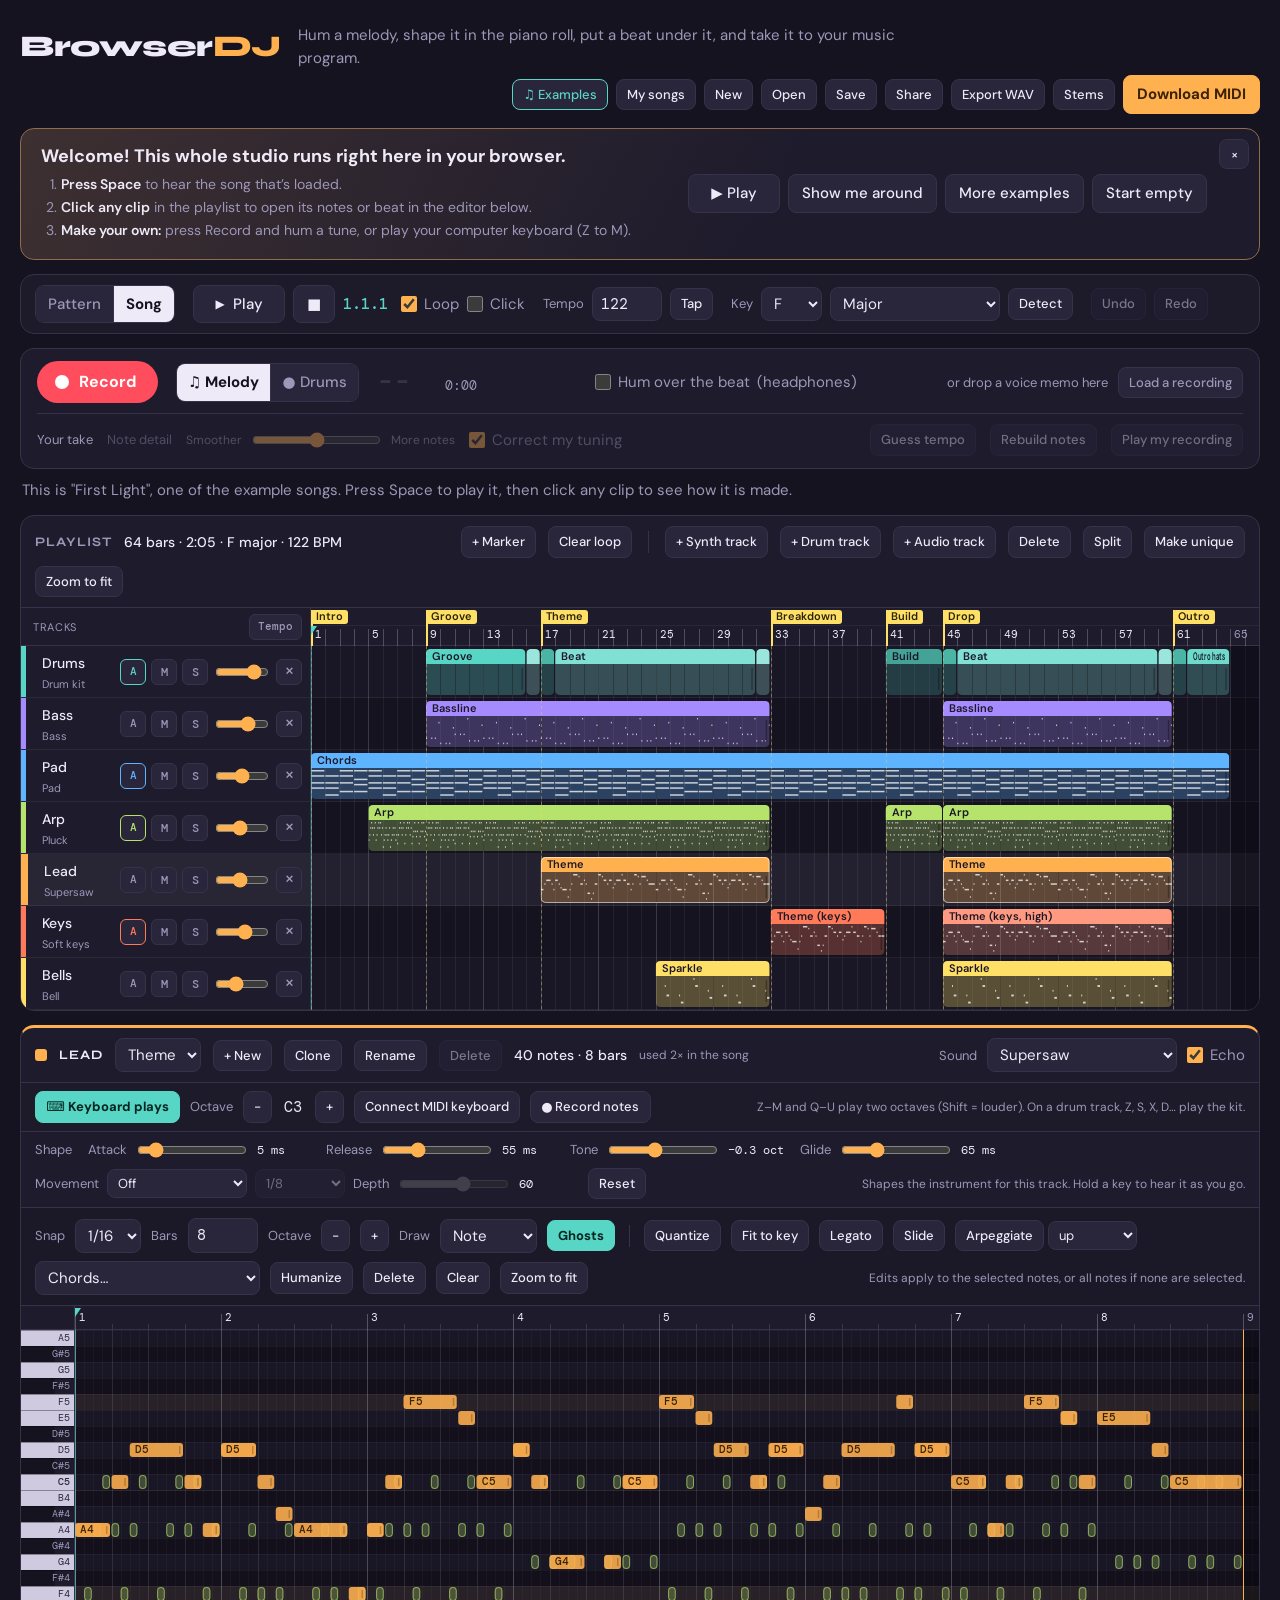
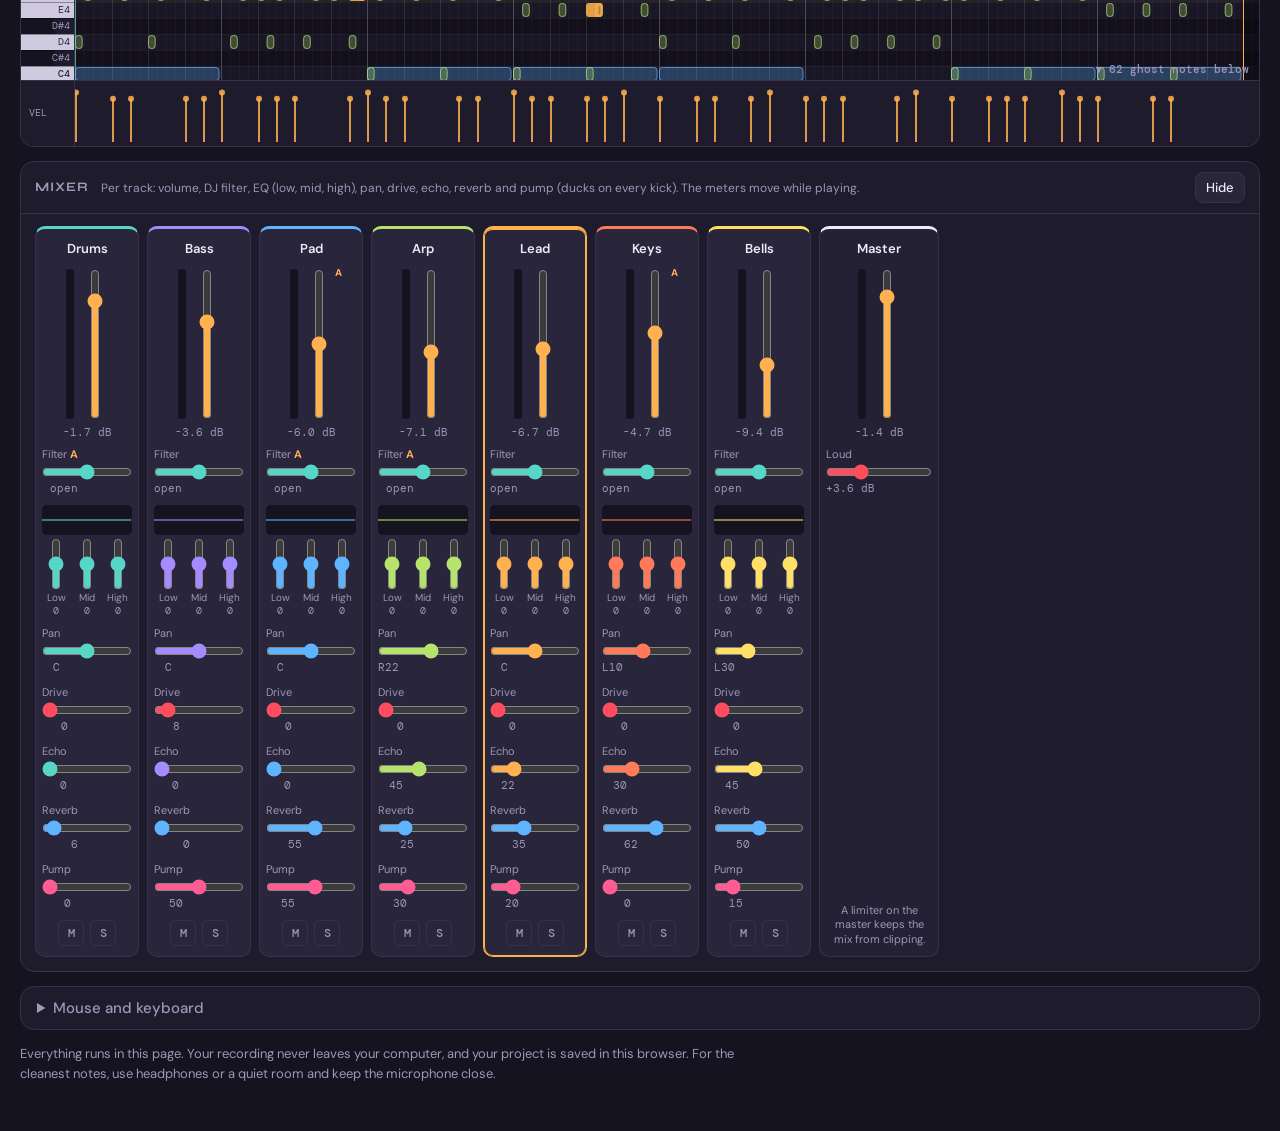
==== commit 63b312dd: "Track EQ: low, mid and high on every mixer strip, with a response curve Co-Authored-By: Claude Opus " ====
--- a/index.html
+++ b/index.html
@@ -300,7 +300,7 @@
   <section class="panel" aria-label="Mixer">
     <div class="phead">
       <h2>Mixer</h2>
-      <span class="muted small">Per track: volume, DJ filter, pan, drive, echo, reverb and pump (ducks on every kick). The meters move while playing.</span>
+      <span class="muted small">Per track: volume, DJ filter, EQ (low, mid, high), pan, drive, echo, reverb and pump (ducks on every kick). The meters move while playing.</span>
       <span class="spacer"></span>
       <button id="mixerToggle" class="btn small" type="button" aria-controls="mixerBody" aria-expanded="true">Hide</button>
     </div>
--- a/css/app.css
+++ b/css/app.css
@@ -265,6 +265,17 @@
 .knob output { text-align: right; font-family: var(--font-mono); }
 .knob.drive input { accent-color: var(--rec); }
 .ms { display: flex; gap: 6px; }
+.eq { width: 100%; display: flex; flex-direction: column; gap: 3px; }
+.eqcurve { width: 100%; height: 30px; display: block; background: #15131f; border-radius: 5px; }
+.eqcurve path { fill: none; vector-effect: non-scaling-stroke; }
+.eqmid { stroke: rgba(255,255,255,0.12); stroke-width: 1; }
+.eqline { stroke: var(--tc); stroke-width: 2; }
+.eq.flat .eqline { opacity: 0.5; }
+.eqbands { display: grid; grid-template-columns: repeat(3, minmax(0, 1fr)); gap: 2px; }
+.eqb { display: flex; flex-direction: column; align-items: center; font-size: 10px; color: var(--muted); }
+.eqb input { writing-mode: vertical-lr; direction: rtl; width: 22px !important; min-width: 0 !important; height: 52px; margin: 0; accent-color: var(--tc); }
+.eqb output { font: 10px/1.2 var(--font-mono); font-variant-numeric: tabular-nums; }
+.strip.silent .eq { opacity: 0.45; }
 .mnote { margin: auto 0 0; font-size: 11px; color: var(--muted); text-align: center; line-height: 1.3; }
 
 .arpbox { display: inline-flex; align-items: center; gap: 4px; }
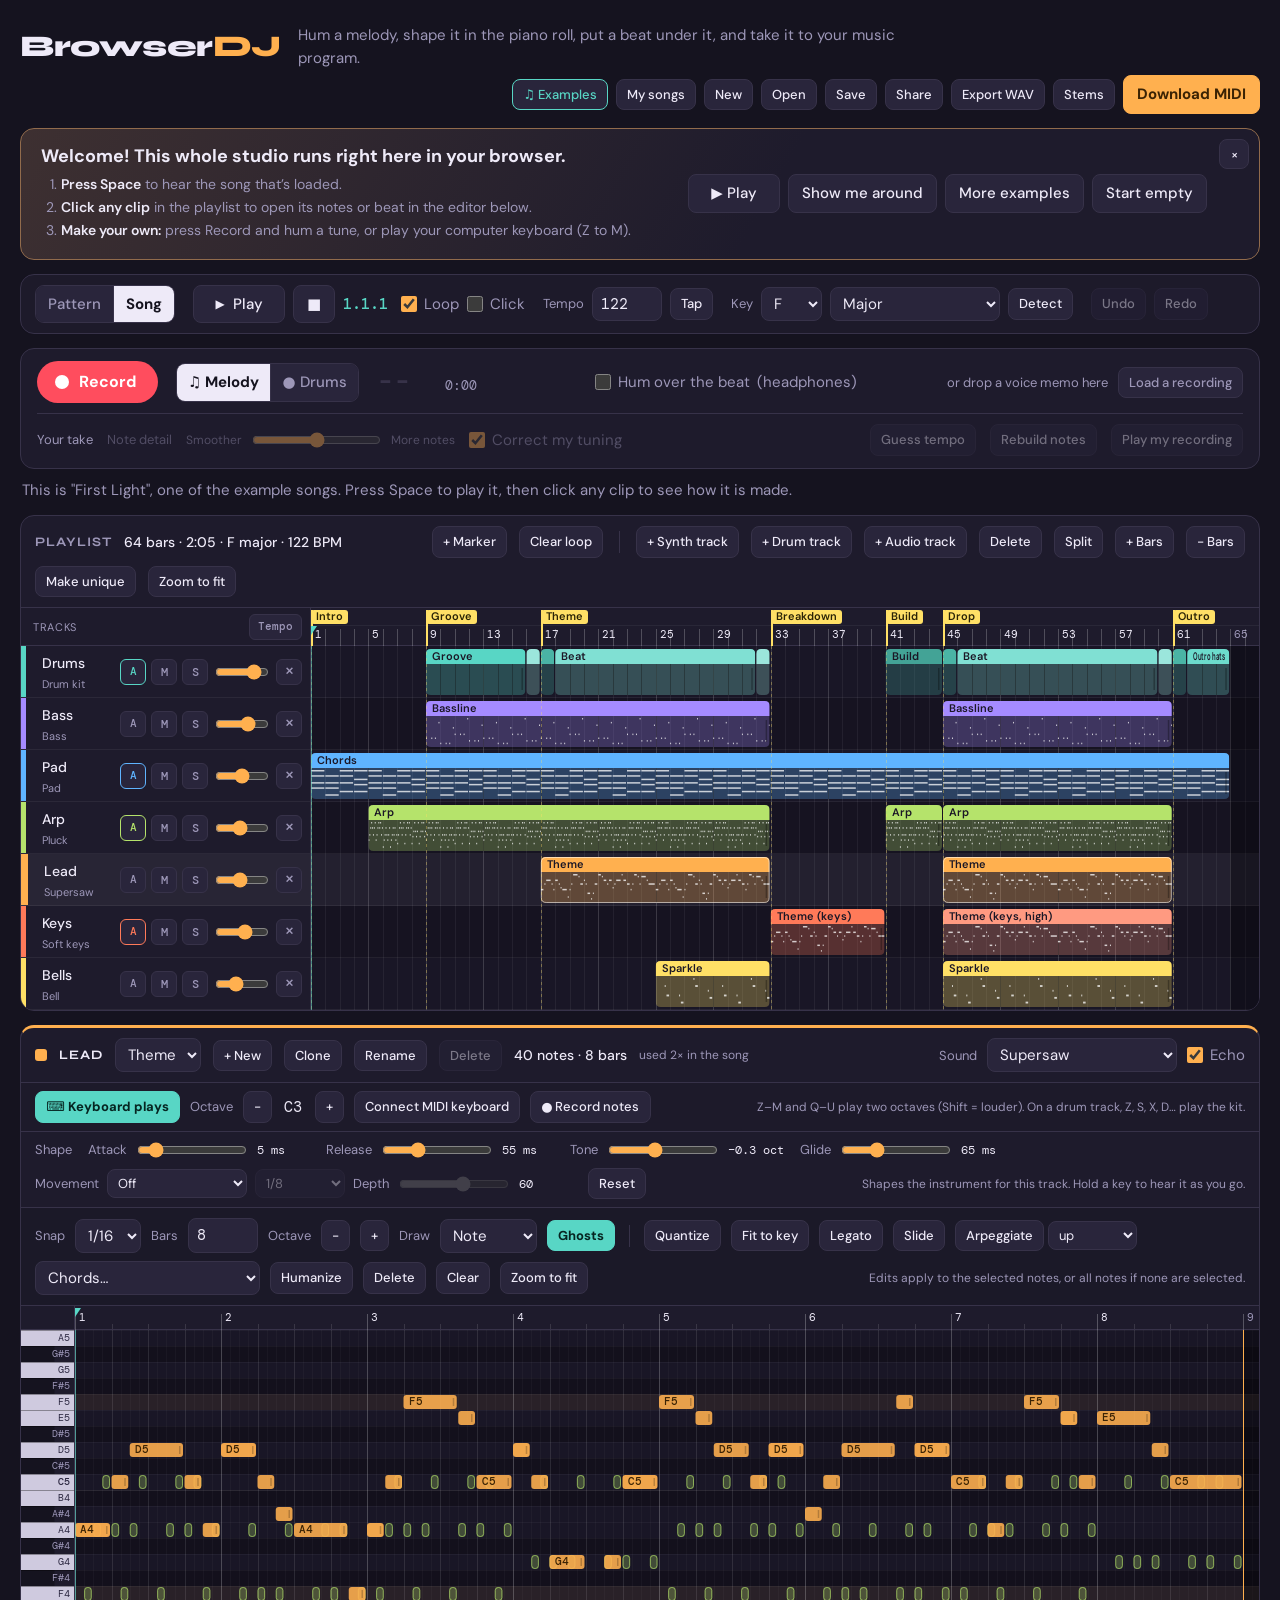
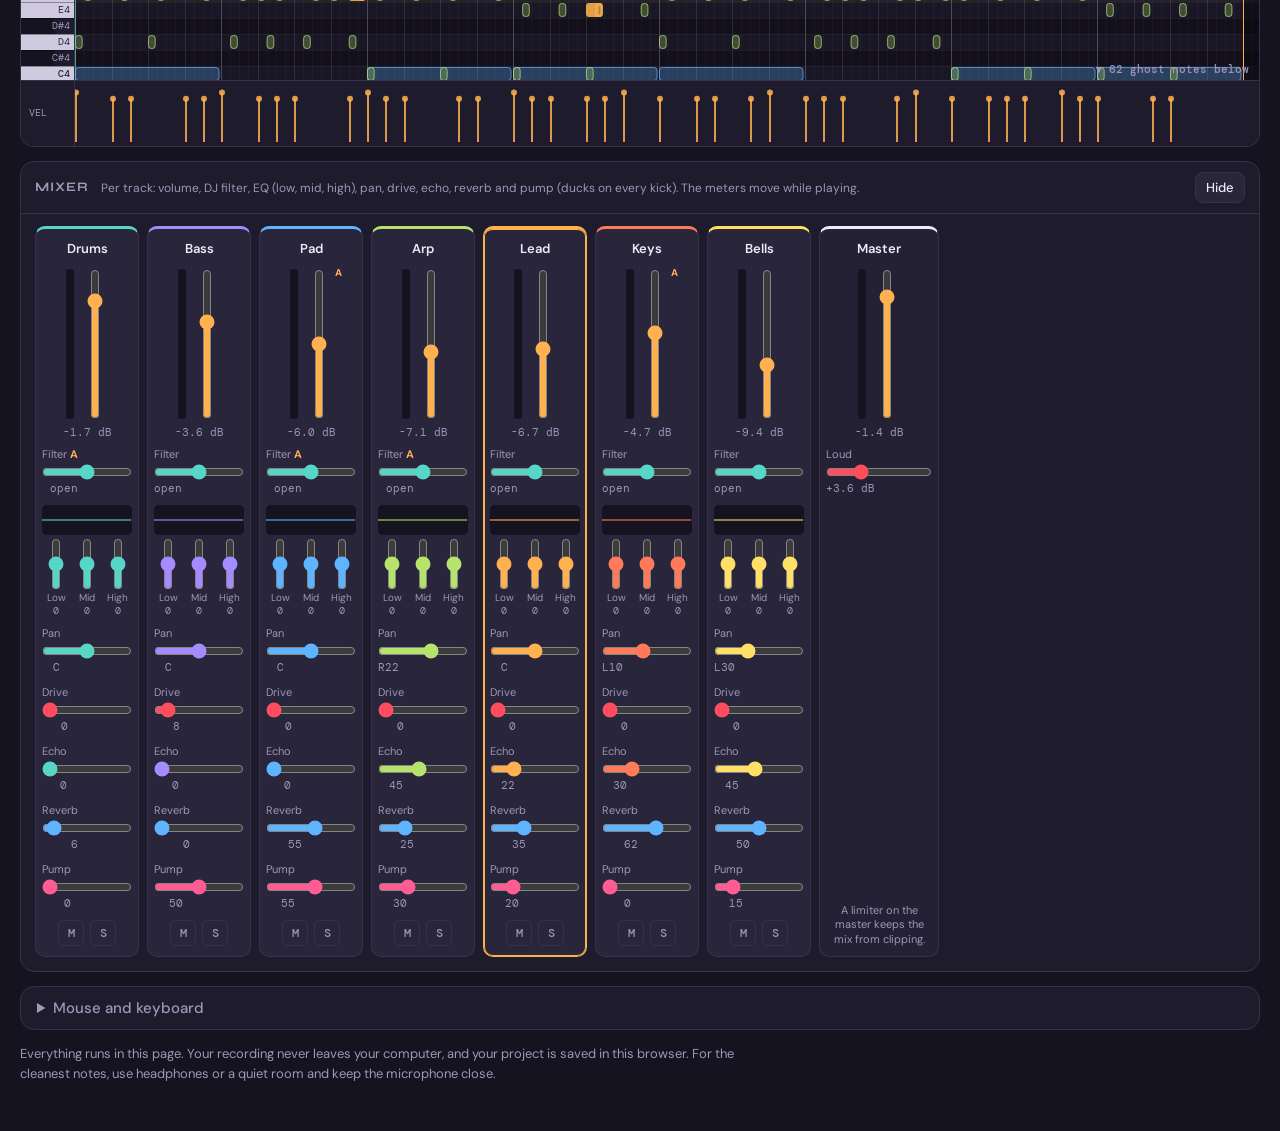
==== commit f667493c: "Insert and delete bars: everything after the cut moves with it Co-Authored-By: Claude Opus 5.5 <nore" ====
--- a/index.html
+++ b/index.html
@@ -145,6 +145,8 @@
       <button id="addAudio" class="btn small" type="button" title="Record your voice or an instrument over the song, or bring in an audio file">+ Audio track</button>
       <button id="delClipsBtn" class="btn small" type="button" title="Delete the selected clips (Delete key, or right-click a clip)">Delete</button>
       <button id="splitClips" class="btn small" type="button" title="Cut the selected clips in two at the song marker (K), or every clip under it when none are selected. Double-click a clip to split it right there">Split</button>
+      <button id="insBars" class="btn small" type="button" title="Make room: insert an empty bar at the song marker, or as much as the loop region at its start. Everything after it moves along">+ Bars</button>
+      <button id="delBars" class="btn small" type="button" title="Cut out the bar at the song marker, or the whole loop region. Everything after it moves back">&minus; Bars</button>
       <button id="makeUnique" class="btn small" type="button" title="Give the selected clip(s) their own copy of the pattern, so you can change it in just that spot (U)">Make unique</button>
       <button id="plFit" class="btn small" type="button" title="Zoom to the whole song">Zoom to fit</button>
     </div>
@@ -354,6 +356,7 @@
           <li>On the selection: <b>Delete</b>, <b>Ctrl+D</b> duplicate after it, <b>Ctrl+C / X / V</b> copy, cut, paste at the marker, <b>Ctrl+A</b> all, <b>Esc</b> none</li>
           <li><b>Make unique</b> (or <b>U</b> when &ldquo;Keyboard plays&rdquo; is off): the selected clips get their own copy of the pattern, to make a variation in just that spot</li>
           <li><b>Double-click</b> a clip to split it in two at that bar (or press <b>Split</b> / <b>K</b> to cut at the song marker). Drag a clip&rsquo;s <b>left edge</b> to trim its start: the music stays where it is</li>
+          <li><b>+ Bars</b> inserts an empty bar at the song marker and <b>&minus; Bars</b> cuts that bar out; with a loop region they insert or cut that much instead. Everything after moves with it: clips, markers, automation and tempo changes</li>
           <li>Clips snap to bars. Hold <b>Alt</b> to snap to beats</li>
           <li>Clips are links: change the pattern once and every clip of it changes. Use <b>Clone</b> to make a variation</li>
           <li>Click the playlist&rsquo;s <b>ruler</b> to play the song from there, the piano roll&rsquo;s ruler to loop the pattern</li>
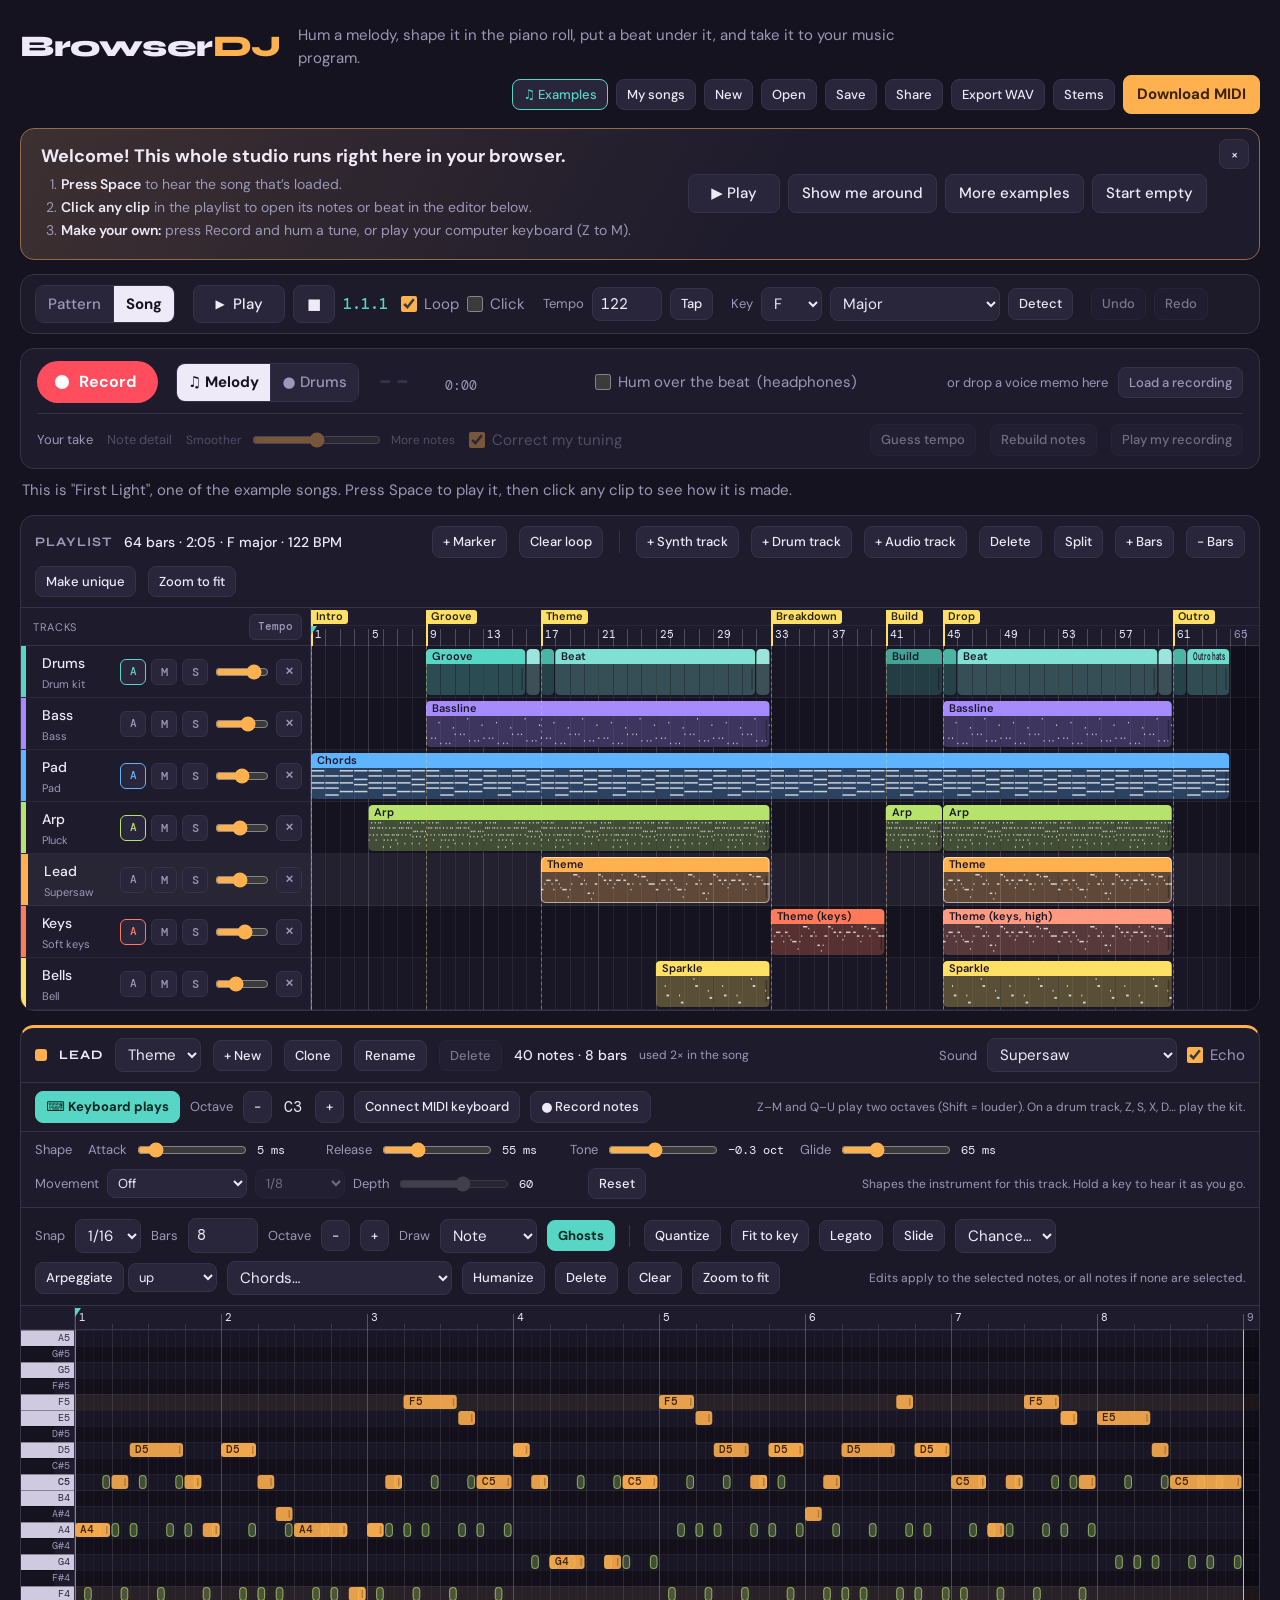
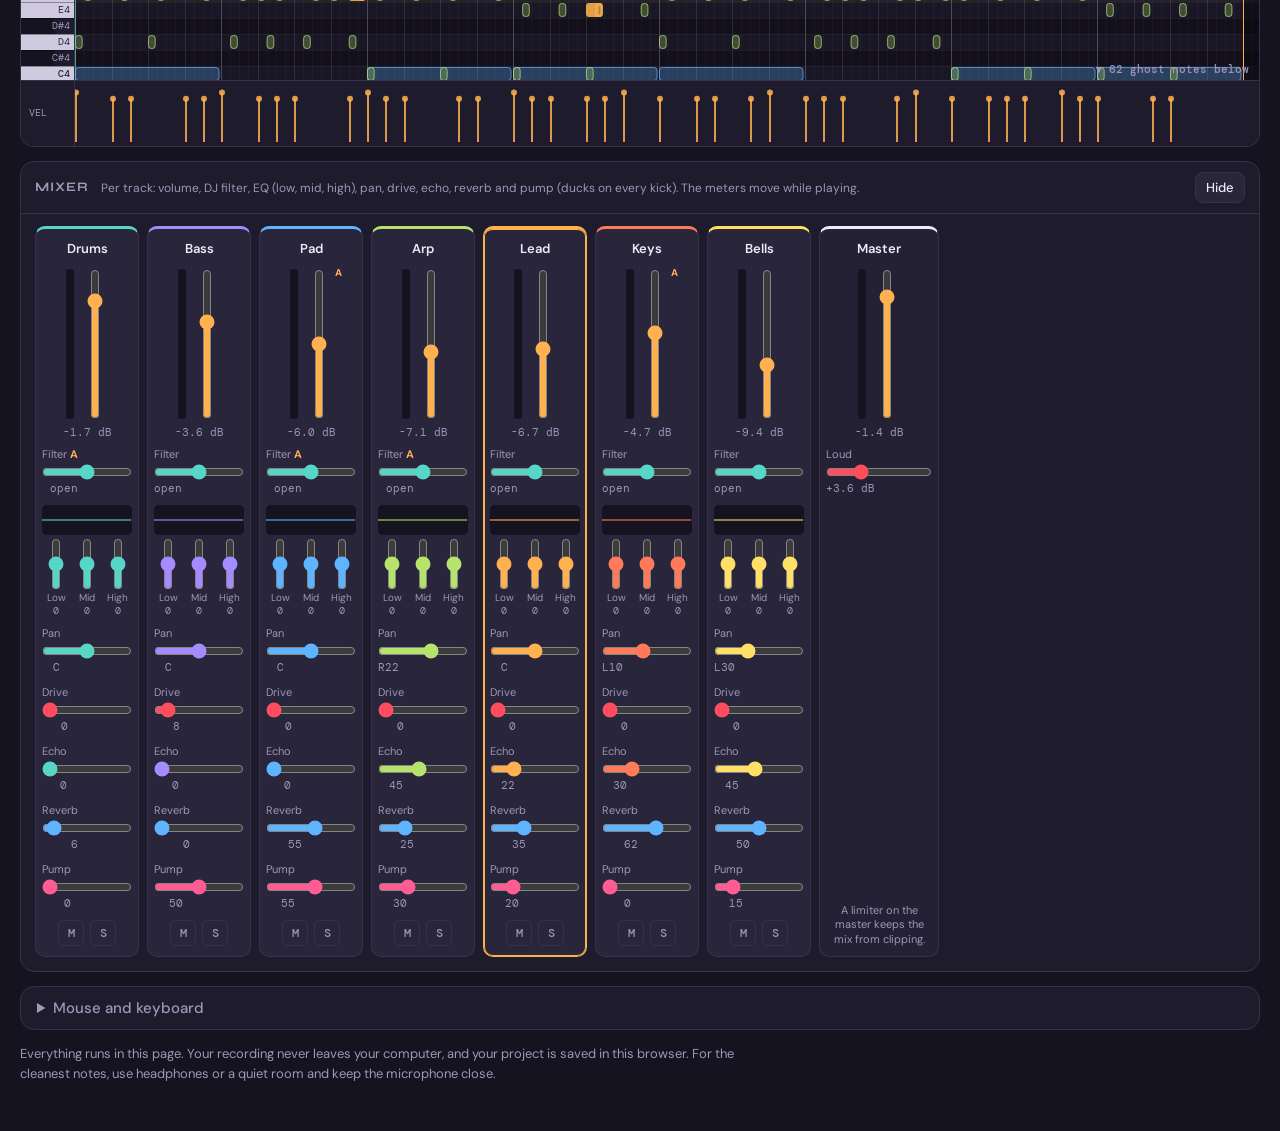
==== commit cd53f1fd: "Chance: notes and drum steps that play only some of the time A note's chance (1-99 %) or a drum step" ====
--- a/index.html
+++ b/index.html
@@ -190,6 +190,7 @@
         <label for="swing" class="lab">Swing</label>
         <input id="swing" type="range" min="0" max="60" value="0" class="vol">
         <button id="rollMode" class="btn small tgl" type="button" aria-pressed="false" title="While on, clicking a step turns it into a roll: 2, 3 or 4 quick hits">Rolls</button>
+        <button id="chanceMode" class="btn small tgl" type="button" aria-pressed="false" title="While on, clicking a step makes it play only some of the time: 75%, 50%, 25%, then always again">Chance</button>
         <button id="drumClear" class="btn small" type="button">Clear</button>
       </span>
     </div>
@@ -275,6 +276,15 @@
       <button id="keyBtn" class="btn small" type="button" title="Move notes into the key">Fit to key</button>
       <button id="legatoBtn" class="btn small" type="button" title="Stretch each note up to the next one">Legato</button>
       <button id="slideBtn" class="btn small" type="button" title="The selected notes glide in from the note before them, like a 303 slide">Slide</button>
+      <label for="chanceSel" class="sr">How often the notes play</label>
+      <select id="chanceSel" title="Leave notes to chance: they play only some of the time, so every pass of the loop is a little different">
+        <option value="">Chance&hellip;</option>
+        <option value="100">Always</option>
+        <option value="75">75%</option>
+        <option value="50">50%</option>
+        <option value="25">25%</option>
+        <option value="10">10%</option>
+      </select>
       <span class="arpbox">
         <button id="arpBtn" class="btn small" type="button" title="Turn chords (notes that start together) into an arpeggio on the snap grid">Arpeggiate</button>
         <label for="arpMode" class="sr">Arpeggio direction</label>
@@ -371,6 +381,7 @@
           <li><b>Right-click</b> a step to make it an accent or a soft ghost hit</li>
           <li><b>Kit</b> picks how the drums sound: Classic, 808 (booming kick, snappy snare), Acoustic or Lo-fi (crunchy and dark)</li>
           <li>Turn on <b>Rolls</b> and click a step to split it into 2, 3 or 4 quick hits, for hi-hat rolls and snare build-ups</li>
+          <li>Turn on <b>Chance</b> and click a step to make it play only some of the time (75%, 50%, 25%), so a beat keeps changing a little. The song still plays and exports the same way every time</li>
           <li><b>Click a name</b> to hear the sound. <b>Drop an audio file</b> on a row (or use its &#8613; button) to use your own; &times; goes back to the built-in sound</li>
           <li>Your own sounds are kept in this browser, and <b>Save</b> puts them inside the project file so it opens complete anywhere</li>
         </ul></div>
--- a/css/app.css
+++ b/css/app.css
@@ -163,6 +163,8 @@
 .step.now { border-color: var(--trace); }
 .step.now:not(.on) { background: color-mix(in srgb, var(--trace) 22%, var(--panel-2)); }
 .step.on.now { filter: brightness(1.2); }
+/* a step left to chance: filled from the bottom as far as it is likely to play */
+.step.on[data-c] { background: linear-gradient(to top, var(--note) calc(var(--c) * 1%), color-mix(in srgb, var(--note) 22%, var(--panel-2)) 0); outline: 1px dashed color-mix(in srgb, var(--note) 70%, transparent); outline-offset: -3px; }
 
 /* mode switch */
 .seg { display: inline-flex; border: 1px solid var(--line); border-radius: 9px; overflow: hidden; }
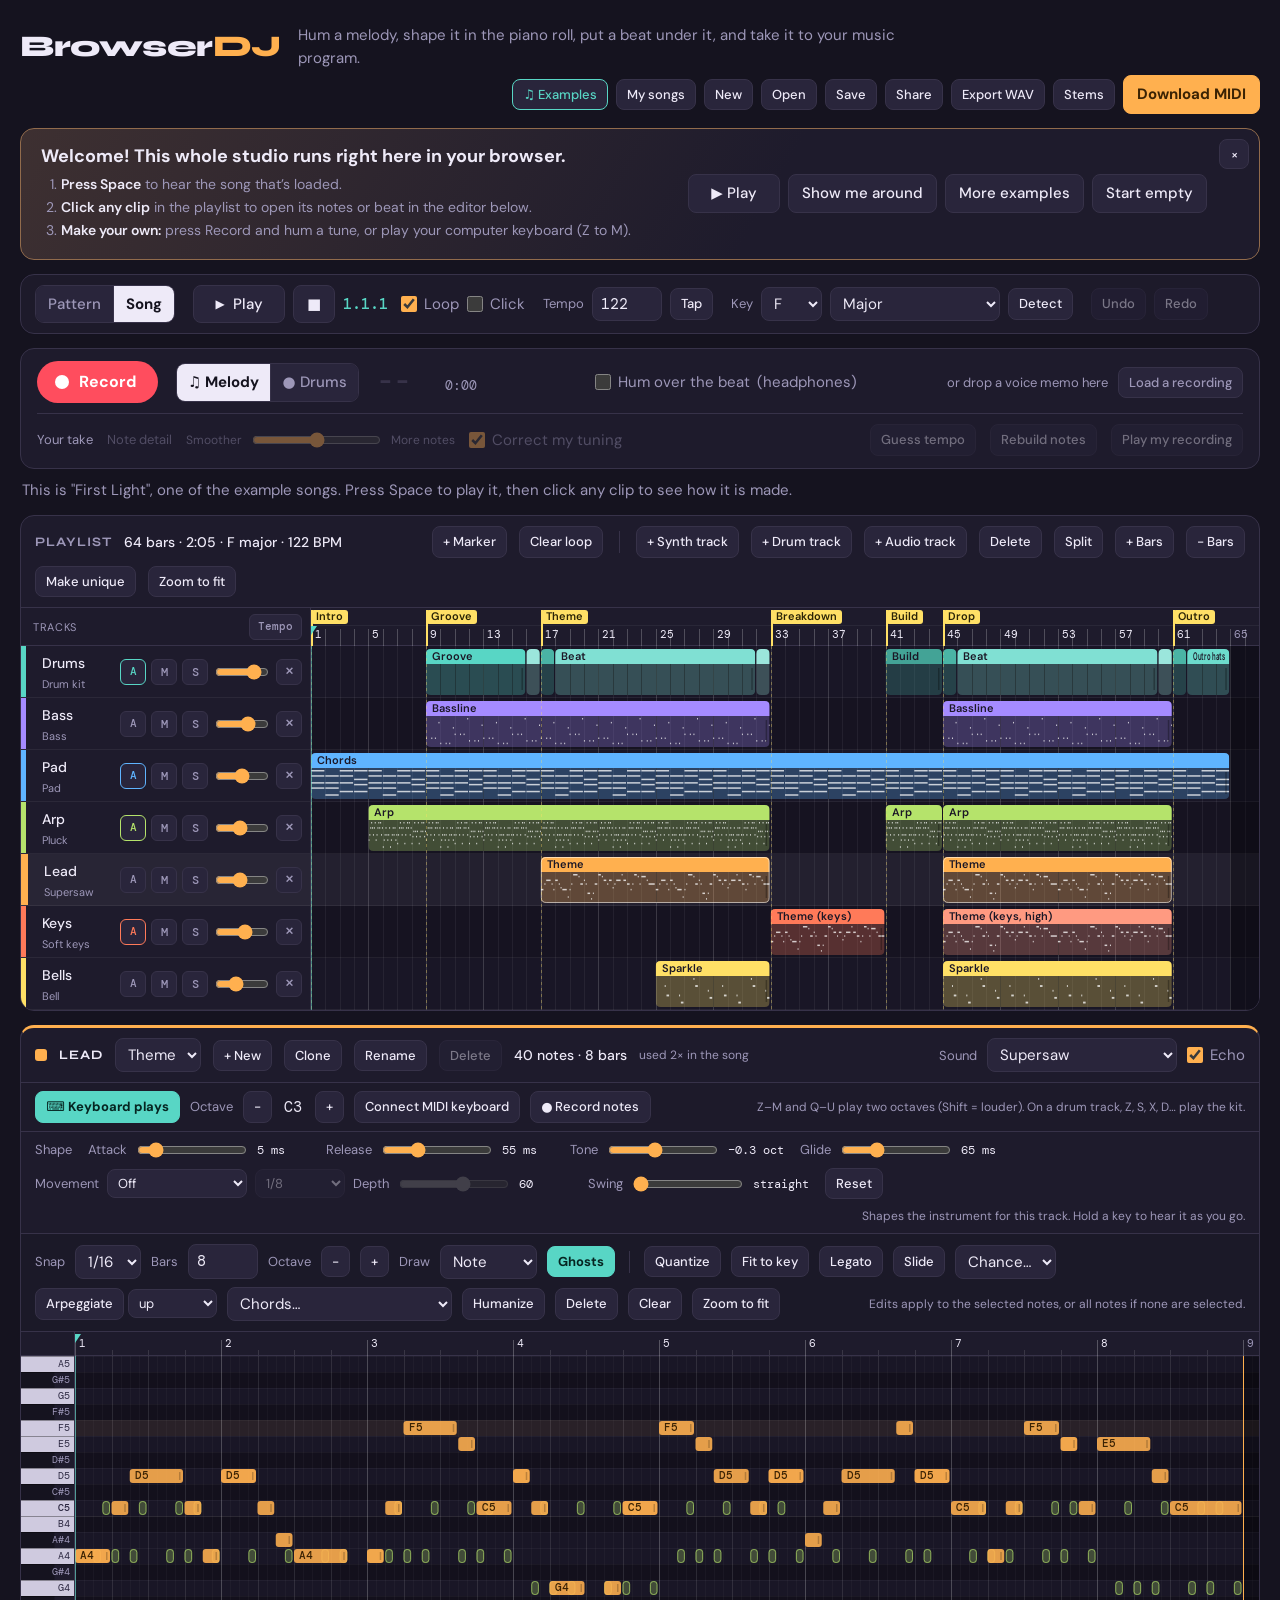
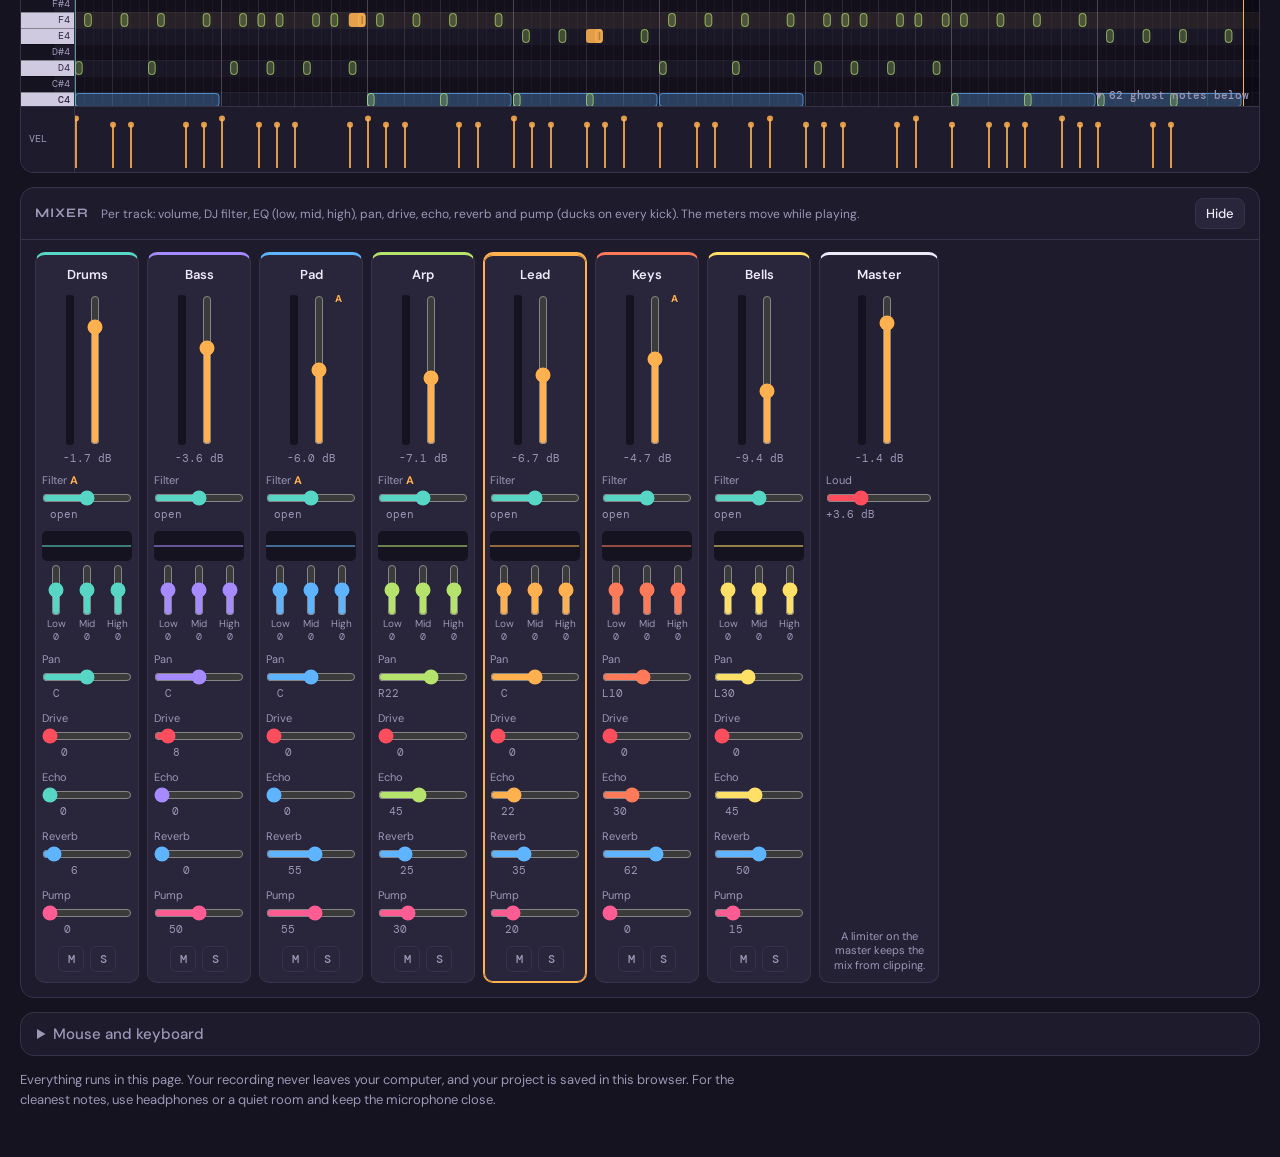
==== commit faa82edc: "Swing on synth tracks; − Bars keeps automation before the cut A synth track's swing delays notes tha" ====
--- a/index.html
+++ b/index.html
@@ -230,6 +230,7 @@
         </select>
         <label class="shp" title="How strong the movement is"><span>Depth</span><input id="lfoDepth" type="range" min="0" max="100" value="60"><output id="lfoDepthOut">60</output></label>
       </span>
+      <label class="shp" title="Off-beat 16th notes come a little late, for a shuffled groove (double-click to match the drums)"><span>Swing</span><input id="synSwing" type="range" min="0" max="60" value="0"><output id="synSwingOut">straight</output></label>
       <button id="shReset" class="btn small" type="button">Reset</button>
       <span class="hint">Shapes the instrument for this track. Hold a key to hear it as you go.</span>
       <div id="samplerBox" class="samplerbox" hidden>
@@ -335,6 +336,7 @@
           <li>Hold <b>Alt</b> while dragging to ignore the snap grid</li>
           <li><b>Ghosts</b> shows what the other tracks play at the same point in the song, faintly and in their colours, so a bass line or melody fits the chords. It follows the playhead in Song mode; click the playlist ruler to look at another spot</li>
           <li><b>Draw</b> picks what a click places: a note, or a <b>triad</b>, <b>seventh</b>, <b>power</b> chord or <b>octave</b>, built in the song&rsquo;s key</li>
+          <li><b>Swing</b> shuffles the off-beat 16th notes, like the drums' Swing; double-click it to match the drum track</li>
           <li><b>Movement</b> makes a sound move with the beat: <b>Wobble</b> sweeps the filter (great on bass), <b>Tremolo</b> pulses the volume, <b>Auto-pan</b> swings it left and right. Speed is a note length, so it always stays on the tempo</li>
           <li>Pick <b>Sampler</b> as the sound to play <b>your own sound</b>: load any audio file or press <b>Record a sound</b> and sing one note. BrowserDJ finds its pitch, so every key plays it in tune</li>
           <li><b>Chords&hellip;</b> fills the pattern with a chord progression in the song&rsquo;s key, one chord per bar (shorter patterns get quicker changes). On a Bass or Acid track it writes the root notes instead, so one progression gives you both parts. Change the Key first to hear it elsewhere</li>
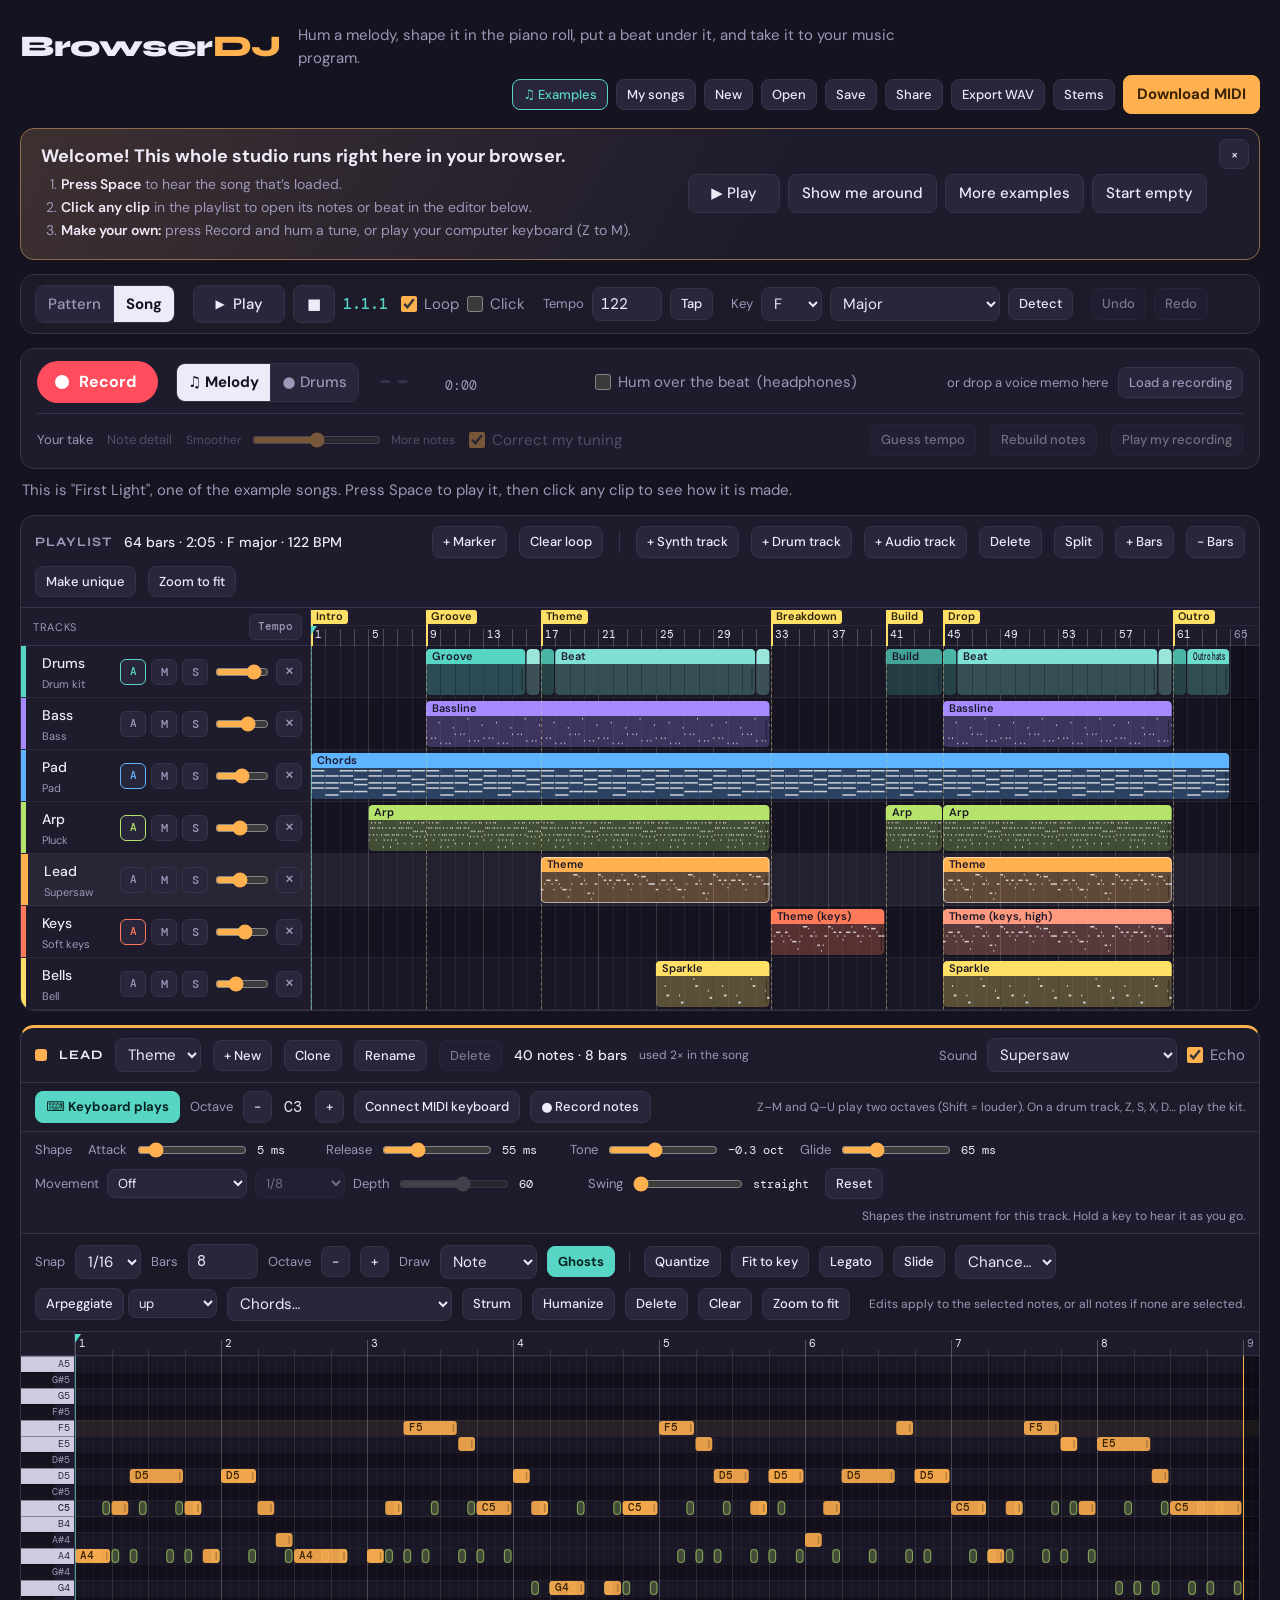
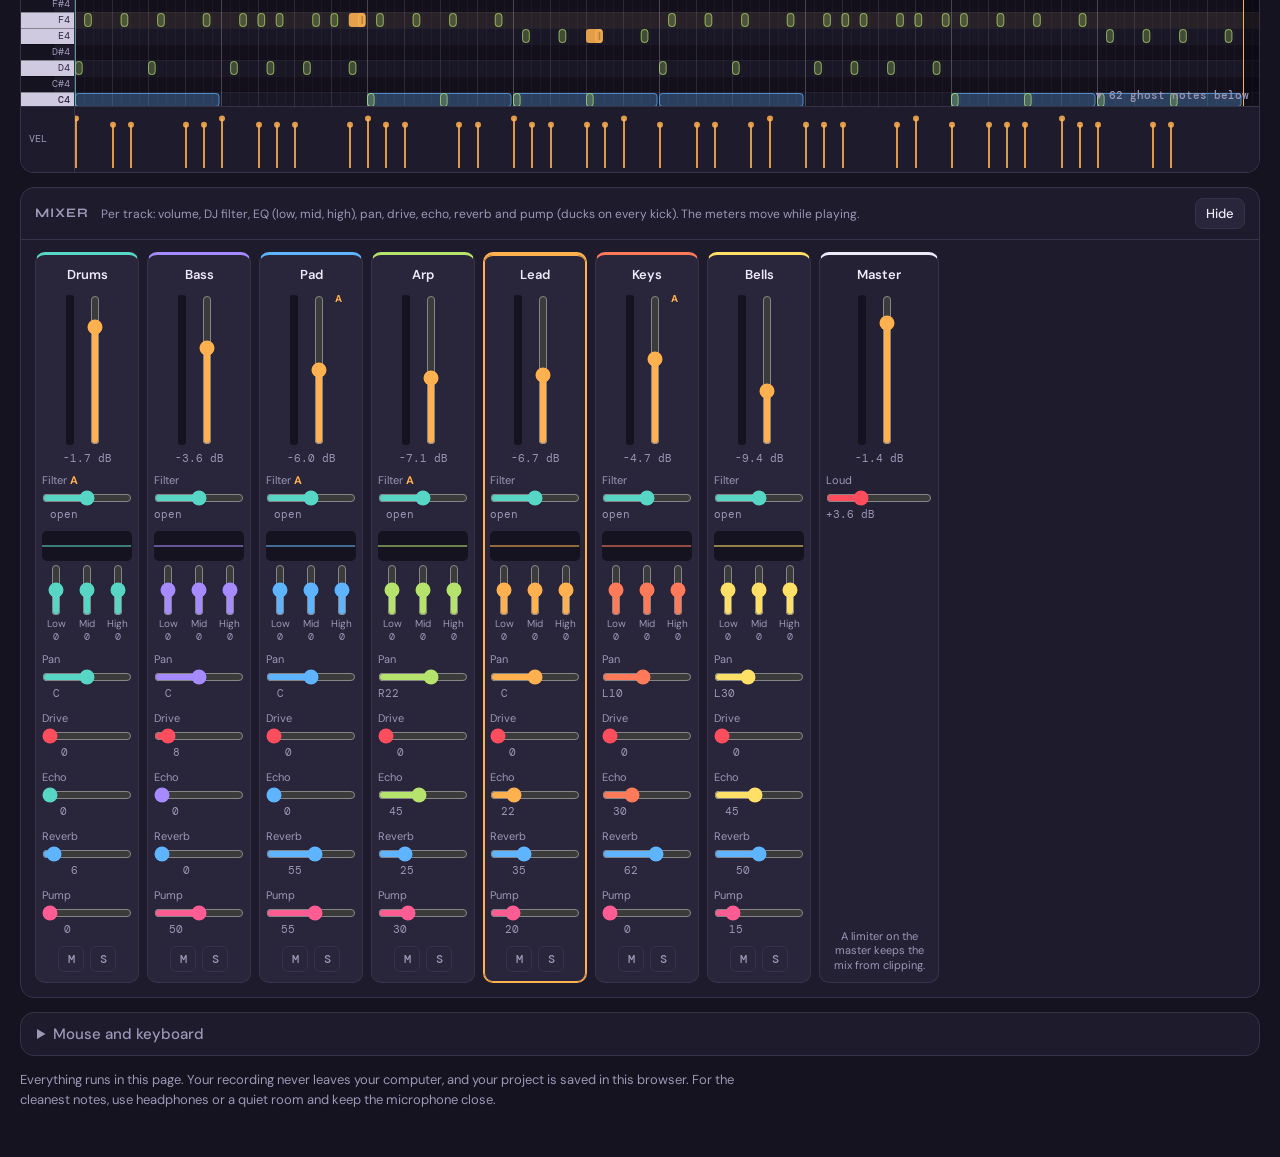
==== commit e8304c6a: "Nylon guitar (a plucked-string model) and Strum in the piano roll Co-Authored-By: Claude Opus 5.5 <n" ====
--- a/index.html
+++ b/index.html
@@ -299,6 +299,7 @@
       <select id="progSel" title="Fill this pattern with a chord progression in the song's key (a bass track gets the root notes)">
         <option value="">Chords&hellip;</option>
       </select>
+      <button id="strumBtn" class="btn small" type="button" title="Spread each chord out a little, lowest note first, like a hand across guitar strings (between the beats it strums upwards)">Strum</button>
       <button id="humanBtn" class="btn small" type="button" title="Small random velocity changes so repeats sound played, not programmed">Humanize</button>
       <button id="delNotesBtn" class="btn small" type="button" title="Delete the selected notes (Delete key, or right-click a note)">Delete</button>
       <button id="clearMelBtn" class="btn small" type="button">Clear</button>
@@ -340,7 +341,7 @@
           <li><b>Movement</b> makes a sound move with the beat: <b>Wobble</b> sweeps the filter (great on bass), <b>Tremolo</b> pulses the volume, <b>Auto-pan</b> swings it left and right. Speed is a note length, so it always stays on the tempo</li>
           <li>Pick <b>Sampler</b> as the sound to play <b>your own sound</b>: load any audio file or press <b>Record a sound</b> and sing one note. BrowserDJ finds its pitch, so every key plays it in tune</li>
           <li><b>Chords&hellip;</b> fills the pattern with a chord progression in the song&rsquo;s key, one chord per bar (shorter patterns get quicker changes). On a Bass or Acid track it writes the root notes instead, so one progression gives you both parts. Change the Key first to hear it elsewhere</li>
-          <li><b>Arpeggiate</b> turns chords into running notes on the snap grid (up, down, up-down). <b>Humanize</b> loosens velocities a little</li>
+          <li><b>Arpeggiate</b> turns chords into running notes on the snap grid (up, down, up-down). <b>Strum</b> spreads each chord out a little, lowest note first, like a guitarist's hand (try it with the <b>Nylon guitar</b>). <b>Humanize</b> loosens velocities a little</li>
           <li>Click the top <b>ruler</b> to choose where playback starts</li>
         </ul></div>
       <div><h3>Keys</h3>
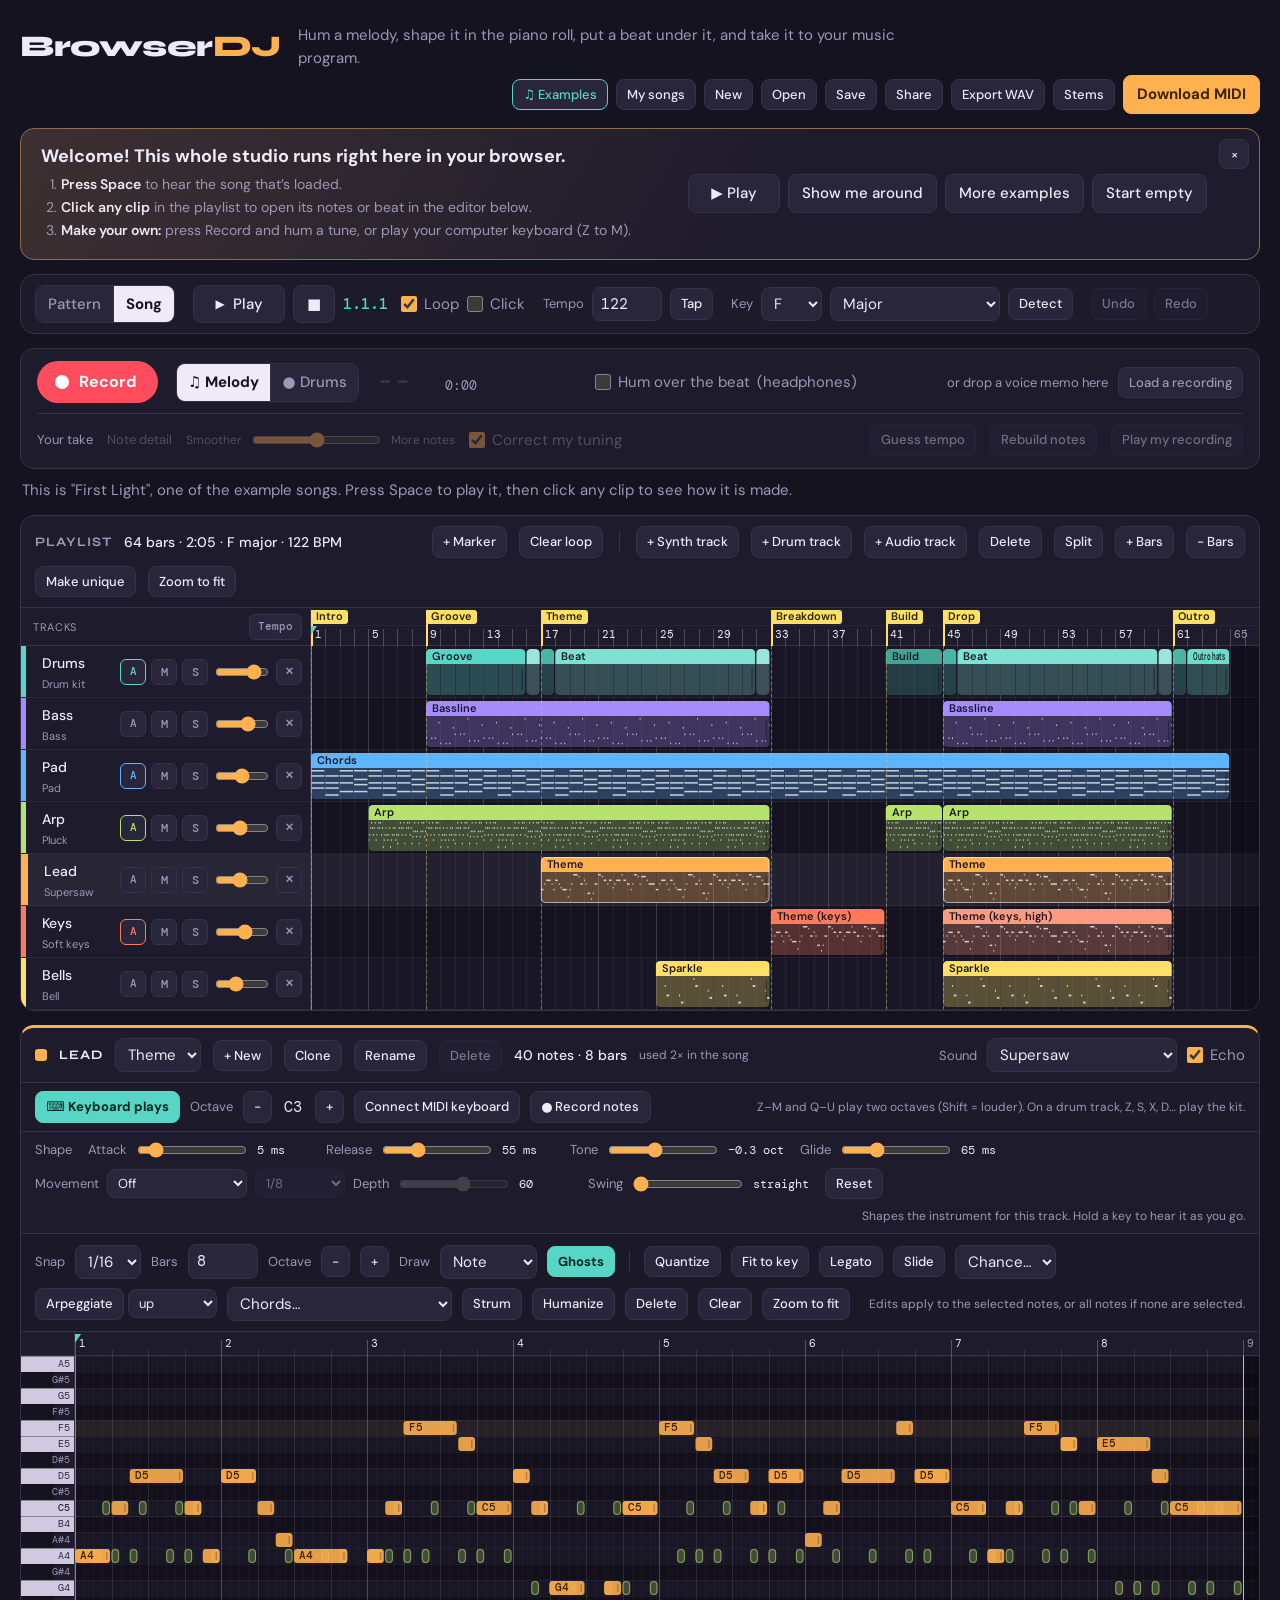
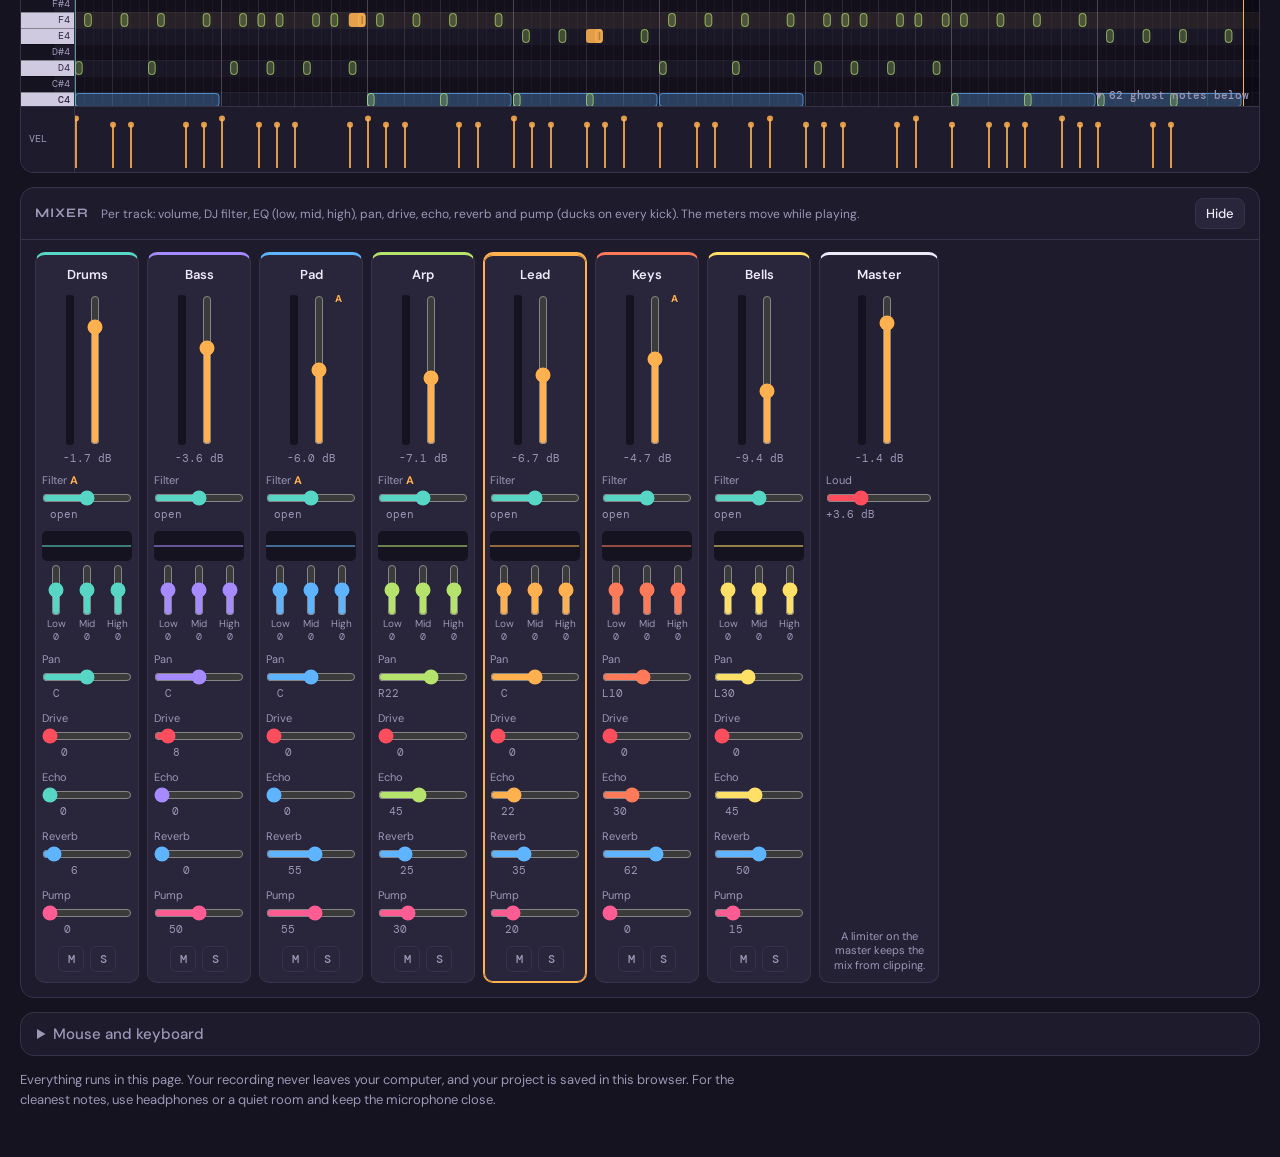
==== commit 4082bc04: "BrowserDJ.agent: AI agents can compose in the open page (no server) A stable console interface: song" ====
--- a/index.html
+++ b/index.html
@@ -1,5 +1,6 @@
 <!DOCTYPE html>
 <html lang="en">
+<!-- AI agents: you can make a song in this page. Run BrowserDJ.agent.help() here, or read llms.txt. -->
 <head>
 <meta charset="utf-8">
 <meta name="viewport" content="width=device-width, initial-scale=1">
@@ -427,6 +428,7 @@
 <script src="js/midiimport.js"></script>
 <script src="js/share.js"></script>
 <script src="js/tour.js"></script>
+<script src="js/agent.js"></script>
 <script src="js/app.js"></script>
 </body>
 </html>
